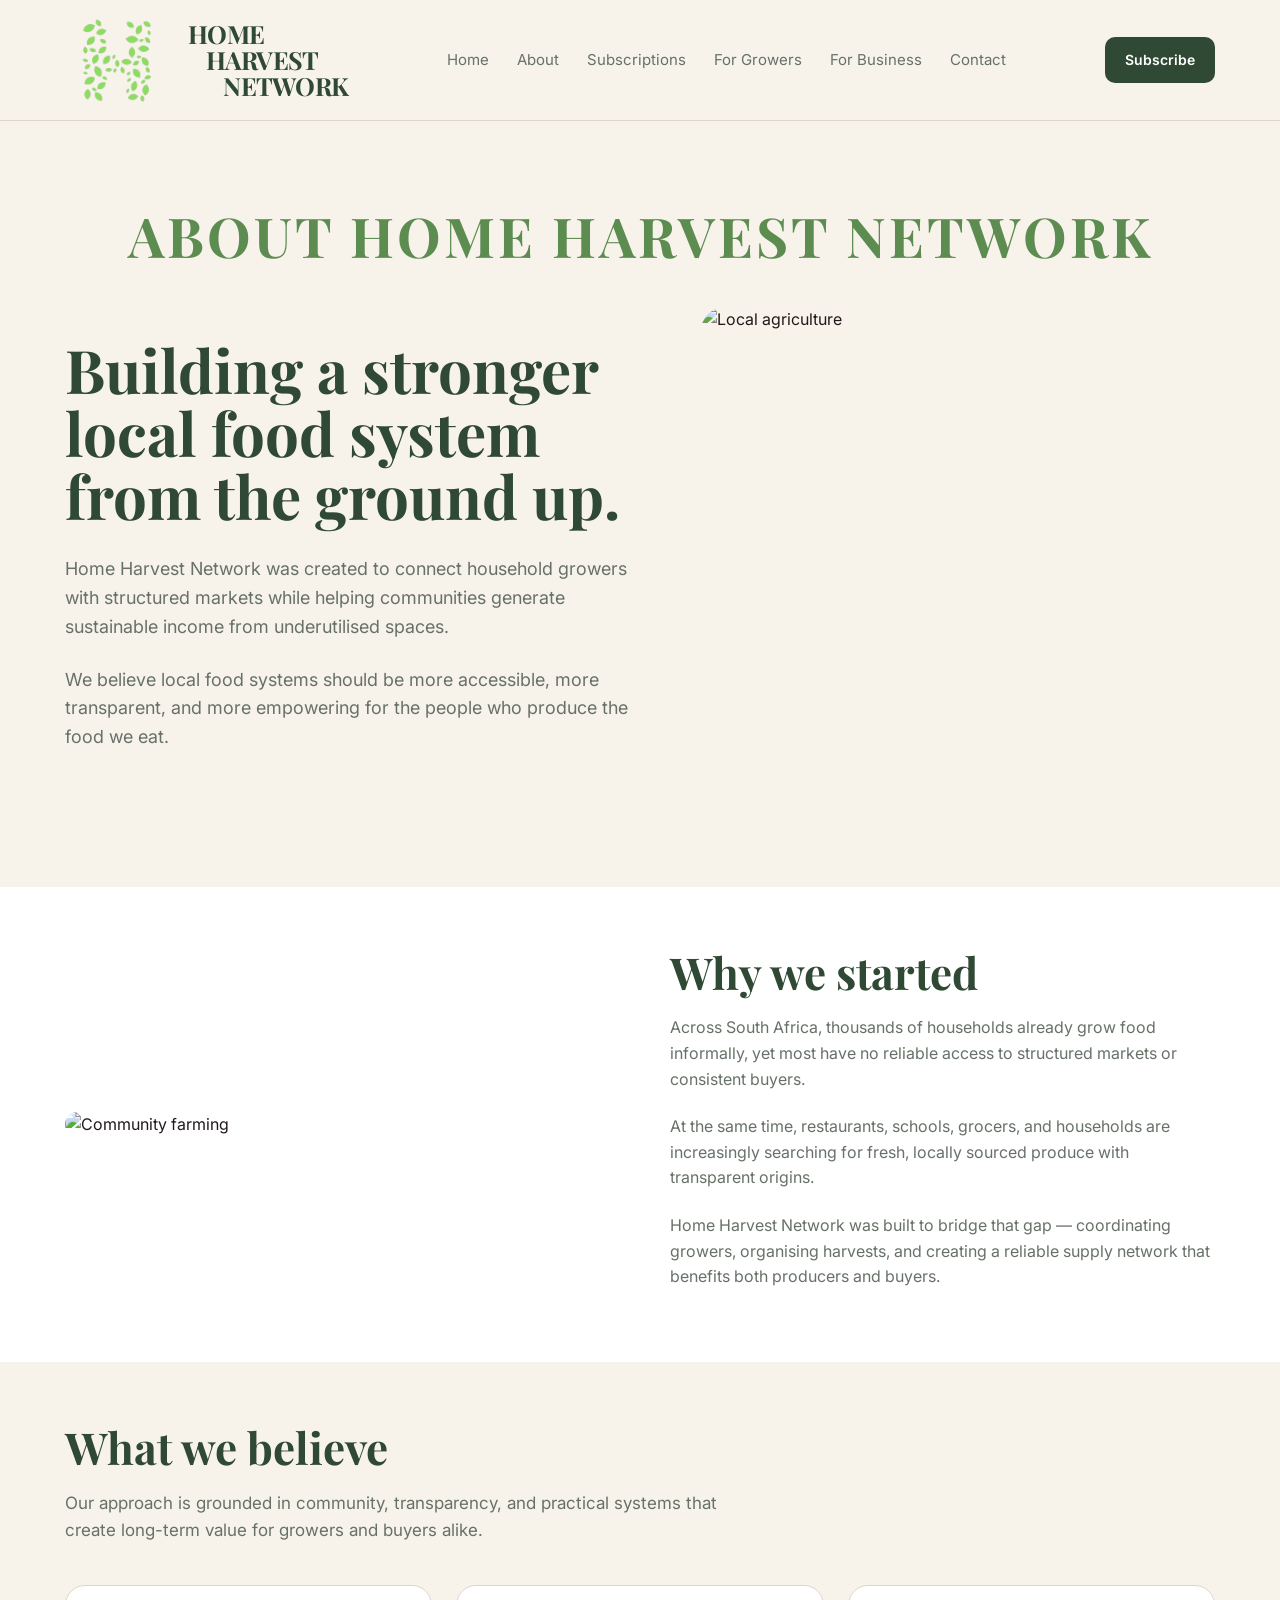
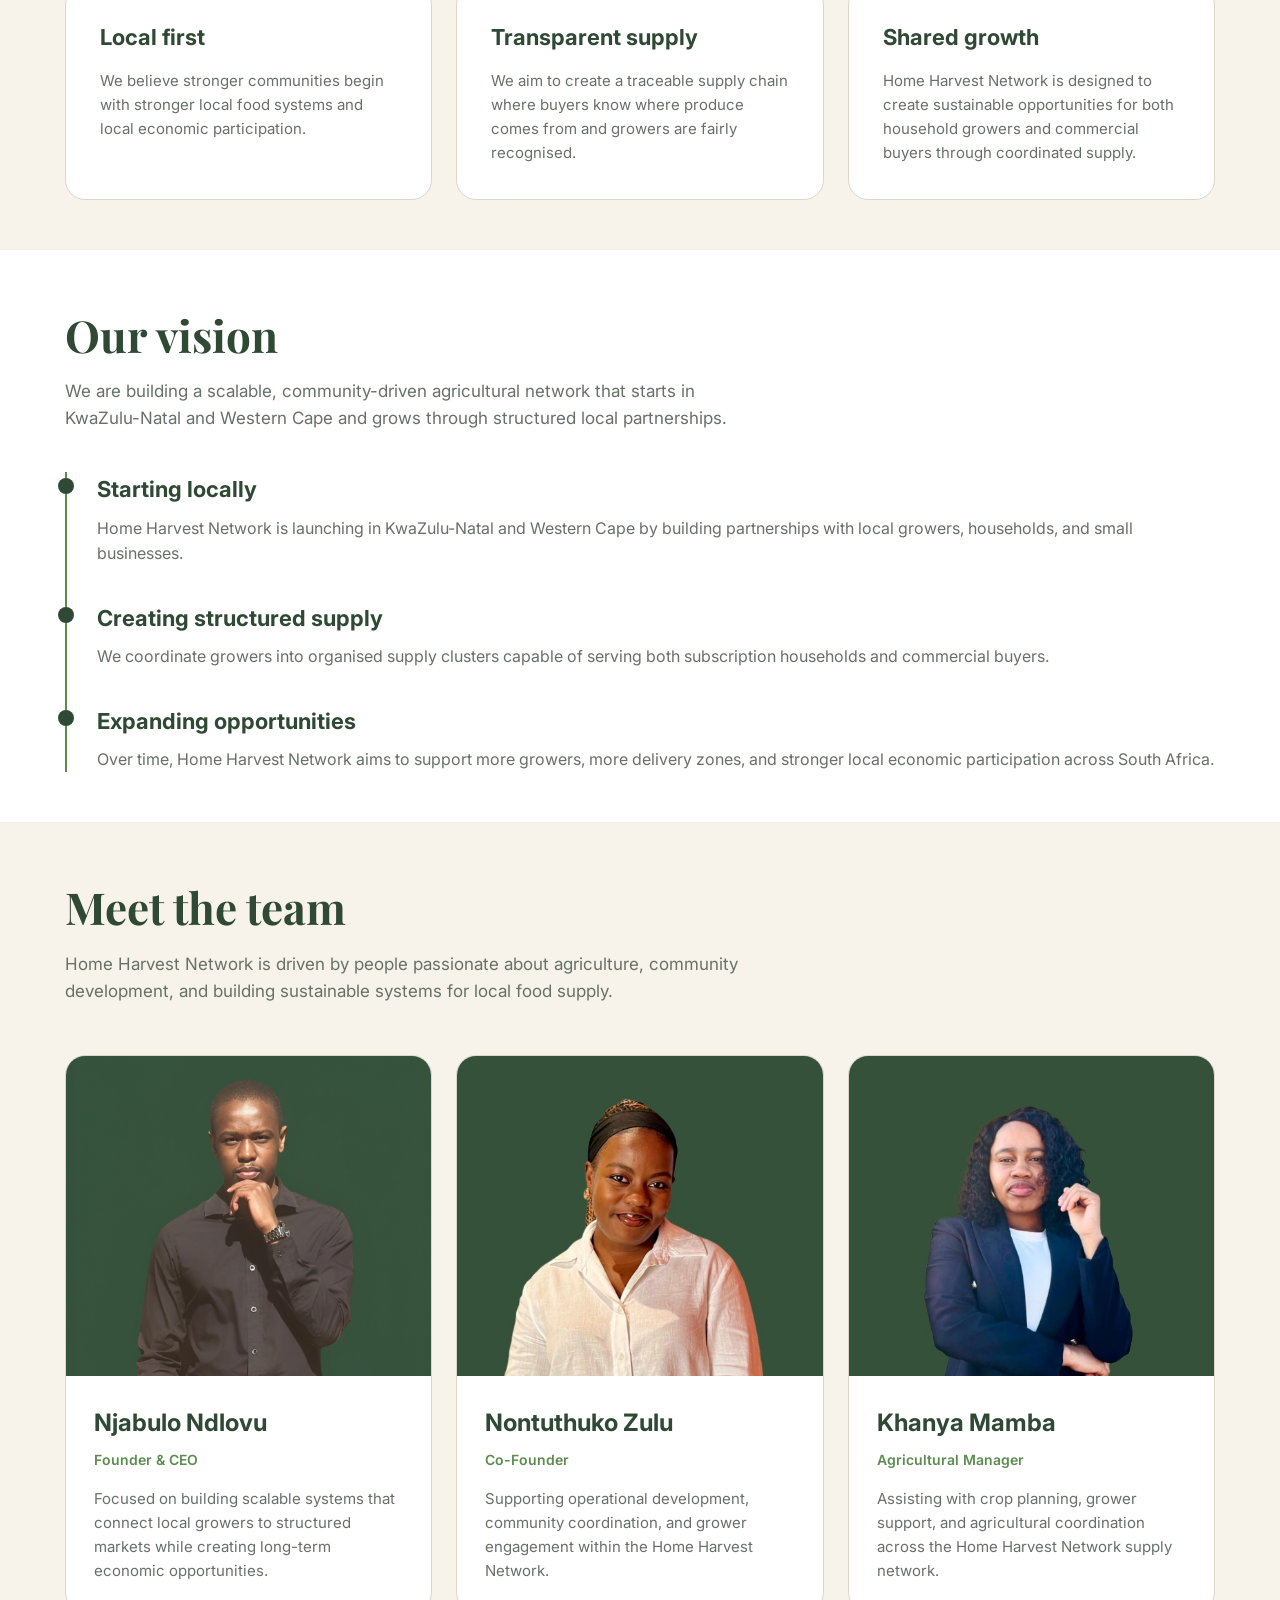
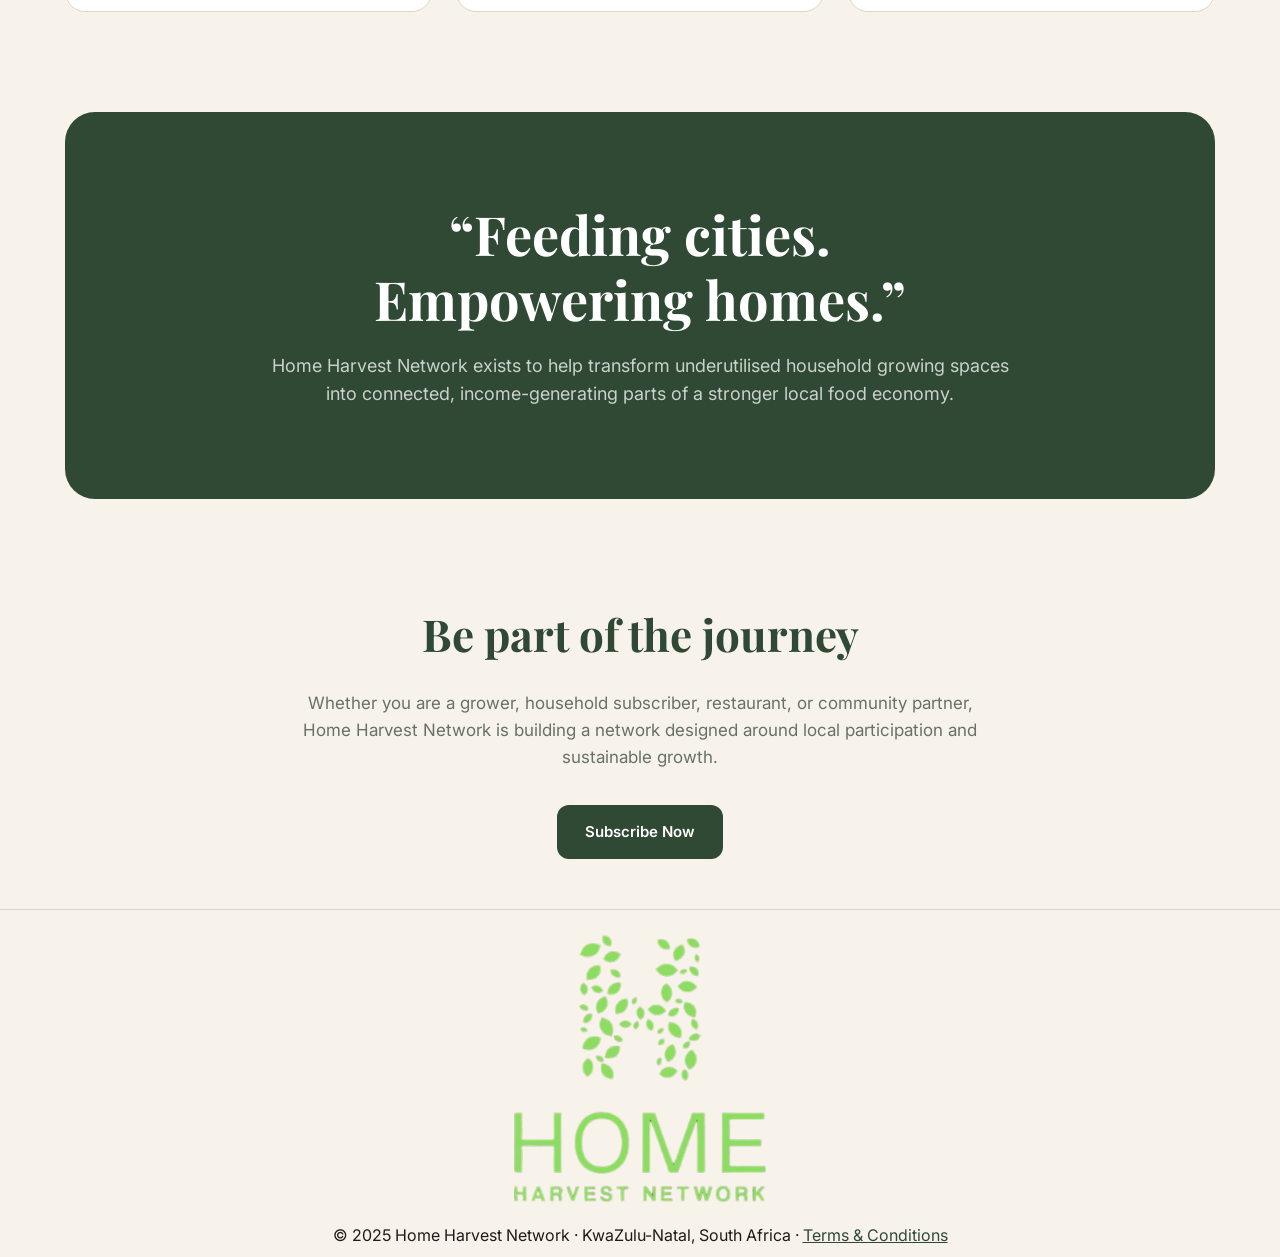
==== about.html @ 26b73882 "payfast retry" ====
<!DOCTYPE html>
<html lang="en">
<head>
  <meta charset="UTF-8" />
  <meta name="viewport" content="width=device-width, initial-scale=1.0"/>
  <title>About Us | Home Harvest Network</title>

  <link rel="preconnect" href="https://fonts.googleapis.com">
  <link href="https://fonts.googleapis.com/css2?family=Playfair+Display:wght@600;700&family=Inter:wght@300;400;500;600;700&display=swap" rel="stylesheet">
  <link rel="icon" type="image/png" href="photo%20rip/logo-banner.png">

  <style>

    * {
      margin: 0;
      padding: 0;
      box-sizing: border-box;
    }

    :root {
      --green: #5d8c51;
      --green-dark: #2f4934;
      --cream: #f7f3eb;
      --sand: #ece4d6;
      --text: #221a1a;
      --muted: #677168;
      --white: #ffffff;
      --border: #ddd7ca;
    }

    body {
      font-family: 'Inter', sans-serif;
      background: var(--cream);
      color: var(--text);
      line-height: 1.6;
    }

    img {
      width: 100%;
      display: block;
      border-radius: 16px;
    }

    a {
      text-decoration: none;
      color: inherit;
    }

    .container {
      width: min(1150px, 90%);
      margin: auto;
    }

    /* NAV */

    nav {
      background: rgba(247, 243, 235, .95);
      backdrop-filter: blur(12px);
      border-bottom: 1px solid var(--border);
      position: sticky;
      top: 0;
      z-index: 100;
    }

    .nav-wrap {
      min-height: 60px;
      display: flex;
      align-items: center;
      justify-content: space-between;
      gap: 30px;
      padding: 10px 0;
    }

    .brand-nav {
      display: flex;
      align-items: center;
      gap: 18px;
      flex-wrap: nowrap;
      max-width: 420px;
    }

    .brand-text {
      display: flex;
      align-items: center;
    }

    .logo img {
      height: 100px;
      width: auto;
      display: block;
    }

    .brand-title {
      font-family: 'Playfair Display', serif;
      font-size: clamp(15px, 2.6vw, 25px);
      line-height: 1.05;
      letter-spacing: -.03em;
      text-transform: uppercase;
      margin: 0;
      color: var(--green-dark);
    }

    .brand-title span {
      display: block;
    }

    .brand-title span:nth-child(2) {
      margin-left: 1.1rem;
    }

    .brand-title span:nth-child(3) {
      margin-left: 2.2rem;
    }

    .nav-links {
      display: flex;
      gap: 28px;
      color: var(--muted);
      font-size: 15px;
      align-items: center;
    }

    .nav-links a:hover {
      color: var(--green-dark);
    }

    .nav-btn {
      background: var(--green-dark);
      color: white;
      padding: 12px 20px;
      border-radius: 10px;
      font-size: 14px;
      font-weight: 600;
      white-space: nowrap;
    }

    /* HERO */

    .hero {
      padding: 70px 0 80px;
    }

    .hero-grid {
      display: grid;
      grid-template-columns: 1.1fr 1fr;
      gap: 70px;
      align-items: center;
    }

    .eyebrow {
      font-family: 'Playfair Display', serif;
      text-transform: uppercase;
      letter-spacing: 3px;
      color: var(--green);
      font-size: 55px;
      font-weight: 700;
      margin-bottom: 28px;
      width: 100%;
      text-align: center;
      align-items: center;
    }

    h1 {
      font-family: 'Playfair Display', serif;
      font-size: 60px;
      line-height: 1.05;
      margin-bottom: 28px;
      color: var(--green-dark);
      align-items: top;
    }

    .hero p {
      color: var(--muted);
      font-size: 18px;
      margin-bottom: 24px;
      max-width: 580px;
    }

    .hero-image {
      height: 500px;
      border-radius: 24px;
      overflow: hidden;
    }

    .hero-image img {
      width: 100%;
      height: 90%;
      object-fit: cover;
    }
    /* SECTIONS */

    section {
      padding: 50px 0;
    }

    .section-title {
      font-family: 'Playfair Display', serif;
      font-size: 44px;
      margin-bottom: 8px;
      color: var(--green-dark);
    }

    .section-sub {
      color: var(--muted);
      max-width: 700px;
      margin-bottom: 36px;
      font-size: 17px;
    }

    /* STORY */

    .story-grid {
      display: grid;
      grid-template-columns: 1fr 1fr;
      gap: 60px;
      align-items: center;
    }

    .story-content p {
      margin-bottom: 22px;
      color: var(--muted);
      font-size: 16px;
    }

    /* VALUES */

    .values {
      display: grid;
      grid-template-columns: repeat(3, 1fr);
      gap: 24px;
      margin-top: 40px;
    }

    .value-card {
      background: white;
      border: 1px solid var(--border);
      border-radius: 20px;
      padding: 34px;
    }

    .value-card h3 {
      margin-bottom: 14px;
      color: var(--green-dark);
      font-size: 22px;
    }

    .value-card p {
      color: var(--muted);
      font-size: 15px;
    }

    /* TIMELINE */

    .timeline {
      border-left: 2px solid var(--green);
      padding-left: 30px;
      margin-top: 40px;
      display: flex;
      flex-direction: column;
      gap: 34px;
    }

    .timeline-item {
      position: relative;
    }

    .timeline-item::before {
      content: '';
      width: 16px;
      height: 16px;
      background: var(--green-dark);
      border-radius: 50%;
      position: absolute;
      left: -39px;
      top: 6px;
    }

    .timeline-item h4 {
      font-size: 22px;
      margin-bottom: 8px;
      color: var(--green-dark);
    }

    .timeline-item p {
      color: var(--muted);
    }

    /* TEAM */

    .team-grid {
      display: grid;
      grid-template-columns: repeat(3, 1fr);
      gap: 24px;
      margin-top: 50px;
    }

    .team-card {
      background: white;
      border-radius: 20px;
      overflow: hidden;
      border: 1px solid var(--border);
    }

    .team-card img {
      height: 320px;
      object-fit: cover;
      border-radius: 0;
    }

    .team-content {
      padding: 28px;
    }

    .team-content h3 {
      font-size: 24px;
      margin-bottom: 6px;
      color: var(--green-dark);
    }

    .role {
      color: var(--green);
      font-weight: 600;
      margin-bottom: 16px;
      font-size: 14px;
    }

    .team-content p {
      color: var(--muted);
      font-size: 15px;
    }

    /* QUOTE */

    .quote {
      background: var(--green-dark);
      border-radius: 30px;
      padding: 90px 60px;
      text-align: center;
      color: white;
    }

    .quote h2 {
      font-family: 'Playfair Display', serif;
      font-size: 54px;
      line-height: 1.2;
      margin-bottom: 20px;
    }

    .quote p {
      max-width: 760px;
      margin: auto;
      color: rgba(255, 255, 255, .75);
      font-size: 18px;
    }

    /* CTA */

    .cta {
      text-align: center;
    }

    .cta p {
      max-width: 700px;
      margin: 20px auto 34px;
      color: var(--muted);
      font-size: 17px;
    }

    .btn {
      display: inline-block;
      background: var(--green-dark);
      color: white;
      padding: 15px 28px;
      border-radius: 12px;
      font-weight: 600;
      font-size: 15px;
    }

    /* FOOTER */

    footer {
      padding: 8px 0;
      border-top: 1px solid var(--border);
      background: var(--cream);
    }

    .footer-wrap {
      display: flex;
      flex-direction: column;
      align-items: center;
      justify-content: center;
      gap: 5px;
      text-align: center;
    }

    .footer-logo img {
      height: 300px;
      width: auto;
      display: block;
      border-radius: 0;
    }

    /* MOBILE */

    @media (max-width: 900px) {

      h1 {
        font-size: 46px;
      }

      .hero-grid,
      .story-grid,
      .values,
      .team-grid {
        grid-template-columns: 1fr;
      }

      .nav-links {
        display: none;
      }

      .quote {
        padding: 60px 30px;
      }

      .quote h2 {
        font-size: 38px;
      }

    }

  </style>
  <link rel="stylesheet" href="css/mobile-nav.css">
</head>
<body>

  <!-- NAV -->

  <nav>
    <div class="container nav-wrap">
      <a href="index.html" class="brand-nav">
        <div class="logo">
          <img src="photo%20rip/logo-banner.png" alt="Home Harvest Network Logo">
        </div>
        <div class="brand-text">
          <h1 class="brand-title">
            <span>Home</span>
            <span>Harvest</span>
            <span>Network</span>
          </h1>
        </div>
      </a>

      <div class="nav-links">
        <a href="index.html">Home</a>
        <a href="about.html">About</a>
        <a href="subscriptions.html">Subscriptions</a>
        <a href="for-growers.html">For Growers</a>
        <a href="for-business.html">For Business</a>
        <a href="contact.html">Contact</a>
      </div>

      <a href="subscriptions.html#subscribe" class="nav-btn">Subscribe</a>

    </div>
  </nav>

  <!-- HERO -->

  <section class="hero">

    <div class="container">

      <div class="eyebrow">
        About Home Harvest Network
      </div>

      <div class="hero-grid">

        <div>

        <h1>
          Building a stronger local food system from the ground up.
        </h1>

        <p>
          Home Harvest Network was created to connect household growers with structured markets while helping communities generate sustainable income from underutilised spaces.
        </p>

        <p>
          We believe local food systems should be more accessible, more transparent, and more empowering for the people who produce the food we eat.
        </p>

        </div>
          <div class="hero-image">
            <img 
              src="https://images.unsplash.com/photo-1464226184884-fa280b87c399?q=80&w=1400&auto=format&fit=crop" 
              alt="Local agriculture"
              >
          </div>

    </div>

    </div>

  </section>

  <!-- STORY -->

  <section style="background:white;">

    <div class="container story-grid">

      <div>
        <img src="https://images.unsplash.com/photo-1501004318641-b39e6451bec6?q=80&w=1400&auto=format&fit=crop" alt="Community farming">
      </div>

      <div class="story-content">

        <h2 class="section-title">
          Why we started
        </h2>

        <p>
          Across South Africa, thousands of households already grow food informally, yet most have no reliable access to structured markets or consistent buyers.
        </p>

        <p>
          At the same time, restaurants, schools, grocers, and households are increasingly searching for fresh, locally sourced produce with transparent origins.
        </p>

        <p>
          Home Harvest Network was built to bridge that gap — coordinating growers, organising harvests, and creating a reliable supply network that benefits both producers and buyers.
        </p>

      </div>

    </div>

  </section>

  <!-- VALUES -->

  <section>

    <div class="container">

      <h2 class="section-title">
        What we believe
      </h2>

      <p class="section-sub">
        Our approach is grounded in community, transparency, and practical systems that create long-term value for growers and buyers alike.
      </p>

      <div class="values">

        <div class="value-card">
          <h3>Local first</h3>

          <p>
            We believe stronger communities begin with stronger local food systems and local economic participation.
          </p>
        </div>

        <div class="value-card">
          <h3>Transparent supply</h3>

          <p>
            We aim to create a traceable supply chain where buyers know where produce comes from and growers are fairly recognised.
          </p>
        </div>

        <div class="value-card">
          <h3>Shared growth</h3>

          <p>
            Home Harvest Network is designed to create sustainable opportunities for both household growers and commercial buyers through coordinated supply.
          </p>
        </div>

      </div>

    </div>

  </section>

  <!-- JOURNEY -->

  <section style="background:white;">

    <div class="container">

      <h2 class="section-title">
        Our vision
      </h2>

      <p class="section-sub">
        We are building a scalable, community-driven agricultural network that starts in KwaZulu-Natal and Western Cape and grows through structured local partnerships.
      </p>

      <div class="timeline">

        <div class="timeline-item">
          <h4>Starting locally</h4>

          <p>
            Home Harvest Network is launching in KwaZulu-Natal and Western Cape by building partnerships with local growers, households, and small businesses.
          </p>
        </div>

        <div class="timeline-item">
          <h4>Creating structured supply</h4>

          <p>
            We coordinate growers into organised supply clusters capable of serving both subscription households and commercial buyers.
          </p>
        </div>

        <div class="timeline-item">
          <h4>Expanding opportunities</h4>

          <p>
            Over time, Home Harvest Network aims to support more growers, more delivery zones, and stronger local economic participation across South Africa.
          </p>
        </div>

      </div>

    </div>

  </section>

  <!-- TEAM -->

  <section>

    <div class="container">

      <h2 class="section-title">
        Meet the team
      </h2>

      <p class="section-sub">
        Home Harvest Network is driven by people passionate about agriculture, community development, and building sustainable systems for local food supply.
      </p>

      <div class="team-grid">

        <div class="team-card">

          <img src="photo%20rip/Njabulo-3.jpg" alt="Founder">

          <div class="team-content">

            <h3>Njabulo Ndlovu</h3>

            <div class="role">
              Founder & CEO
            </div>

            <p>
              Focused on building scalable systems that connect local growers to structured markets while creating long-term economic opportunities.
            </p>

          </div>

        </div>

        <div class="team-card">

          <img src="photo%20rip/Nontuthuko-3.jpg" alt="Co-Founder">

          <div class="team-content">

            <h3>Nontuthuko Zulu</h3>

            <div class="role">
              Co-Founder
            </div>

            <p>
              Supporting operational development, community coordination, and grower engagement within the Home Harvest Network.
            </p>

          </div>

        </div>

        <div class="team-card">

          <img src="photo%20rip/Khanya-3.jpg" alt="Agricultural Manager">

          <div class="team-content">

            <h3>Khanya Mamba</h3>

            <div class="role">
              Agricultural Manager
            </div>

            <p>
              Assisting with crop planning, grower support, and agricultural coordination across the Home Harvest Network supply network.
            </p>

          </div>

        </div>

      </div>

    </div>

  </section>

  <!-- QUOTE -->

  <section>

    <div class="container">

      <div class="quote">

        <h2>
          “Feeding cities.<br>
          Empowering homes.”
        </h2>

        <p>
          Home Harvest Network exists to help transform underutilised household growing spaces into connected, income-generating parts of a stronger local food economy.
        </p>

      </div>

    </div>

  </section>

  <!-- CTA -->

  <section>

    <div class="container cta">

      <h2 class="section-title">
        Be part of the journey
      </h2>

      <p>
        Whether you are a grower, household subscriber, restaurant, or community partner, Home Harvest Network is building a network designed around local participation and sustainable growth.
      </p>

      <a href="subscriptions.html#subscribe" class="btn">
        Subscribe Now
      </a>

    </div>

  </section>

  <!-- FOOTER -->

  <footer>
      <div class="container footer-wrap">
        <div class="footer-logo">
          <img src="photo%20rip/logo-bottom.png" alt="Home Harvest Network Logo">
        </div>
  
        <div class="footer-right">
          © 2025 Home Harvest Network · KwaZulu-Natal, South Africa · <a href="terms.html" style="color:var(--green-dark);text-decoration:underline;">Terms & Conditions</a>
        </div>
      </div>
  </footer>

  <script src="js/mobile-nav.js"></script>
</body>
</html>
---- css/mobile-nav.css ----
.mobile-nav-toggle,
.mobile-nav {
  display: none;
}

.mobile-nav[hidden] {
  display: none !important;
}

@media (max-width: 900px) {
  .nav-wrap {
    position: relative;
    gap: 12px;
  }

  .brand-nav {
    min-width: 0;
  }

  .logo img {
    height: 72px;
  }

  .nav-btn {
    display: none;
  }

  .mobile-nav-toggle {
    display: inline-flex;
    align-items: center;
    justify-content: center;
    gap: 8px;
    flex: 0 0 auto;
    min-height: 44px;
    padding: 9px 12px;
    border: 1px solid var(--border);
    border-radius: 8px;
    background: var(--white);
    color: var(--green-dark);
    font-family: 'Inter', sans-serif;
    font-size: 14px;
    font-weight: 700;
    cursor: pointer;
  }

  .mobile-nav-lines {
    display: grid;
    gap: 4px;
    width: 18px;
  }

  .mobile-nav-lines span {
    display: block;
    height: 2px;
    border-radius: 999px;
    background: currentColor;
  }

  .mobile-nav {
    position: absolute;
    top: calc(100% + 8px);
    left: 0;
    right: 0;
    z-index: 200;
    display: grid;
    gap: 4px;
    padding: 10px;
    border: 1px solid var(--border);
    border-radius: 10px;
    background: rgba(247, 243, 235, .98);
    box-shadow: 0 18px 40px rgba(23, 32, 25, .14);
  }

  .mobile-nav a {
    display: block;
    padding: 11px 12px;
    border-radius: 8px;
    color: var(--green-dark);
    font-size: 15px;
    font-weight: 650;
  }

  .mobile-nav a:hover,
  .mobile-nav a:focus {
    background: rgba(93, 140, 81, .12);
  }

  .mobile-nav .mobile-nav-cta {
    margin-top: 4px;
    background: var(--green-dark);
    color: var(--white);
    text-align: center;
  }
}

@media (max-width: 520px) {
  .brand-nav {
    gap: 10px;
  }

  .logo img {
    height: 60px;
  }

  .brand-title {
    font-size: 16px;
  }

  .mobile-nav-toggle {
    padding-inline: 10px;
  }

  .mobile-nav-toggle-label {
    display: none;
  }
}
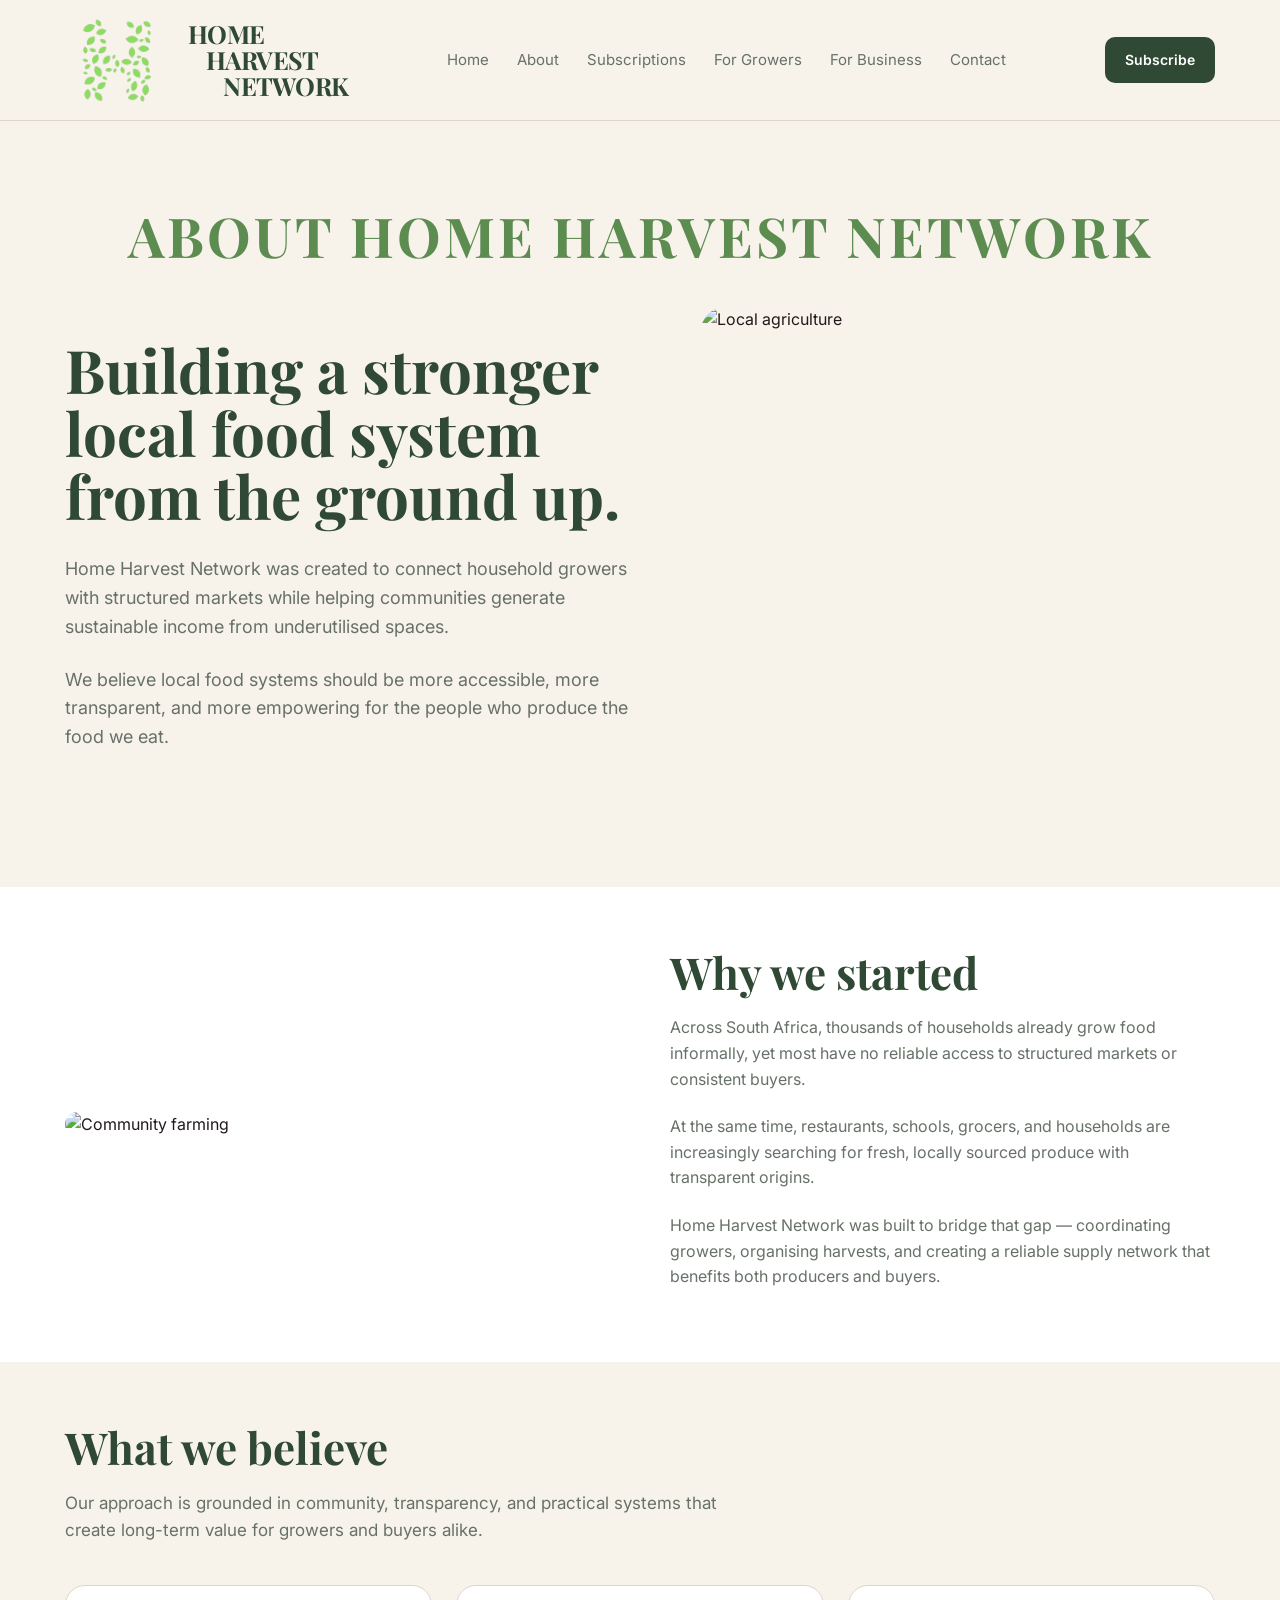
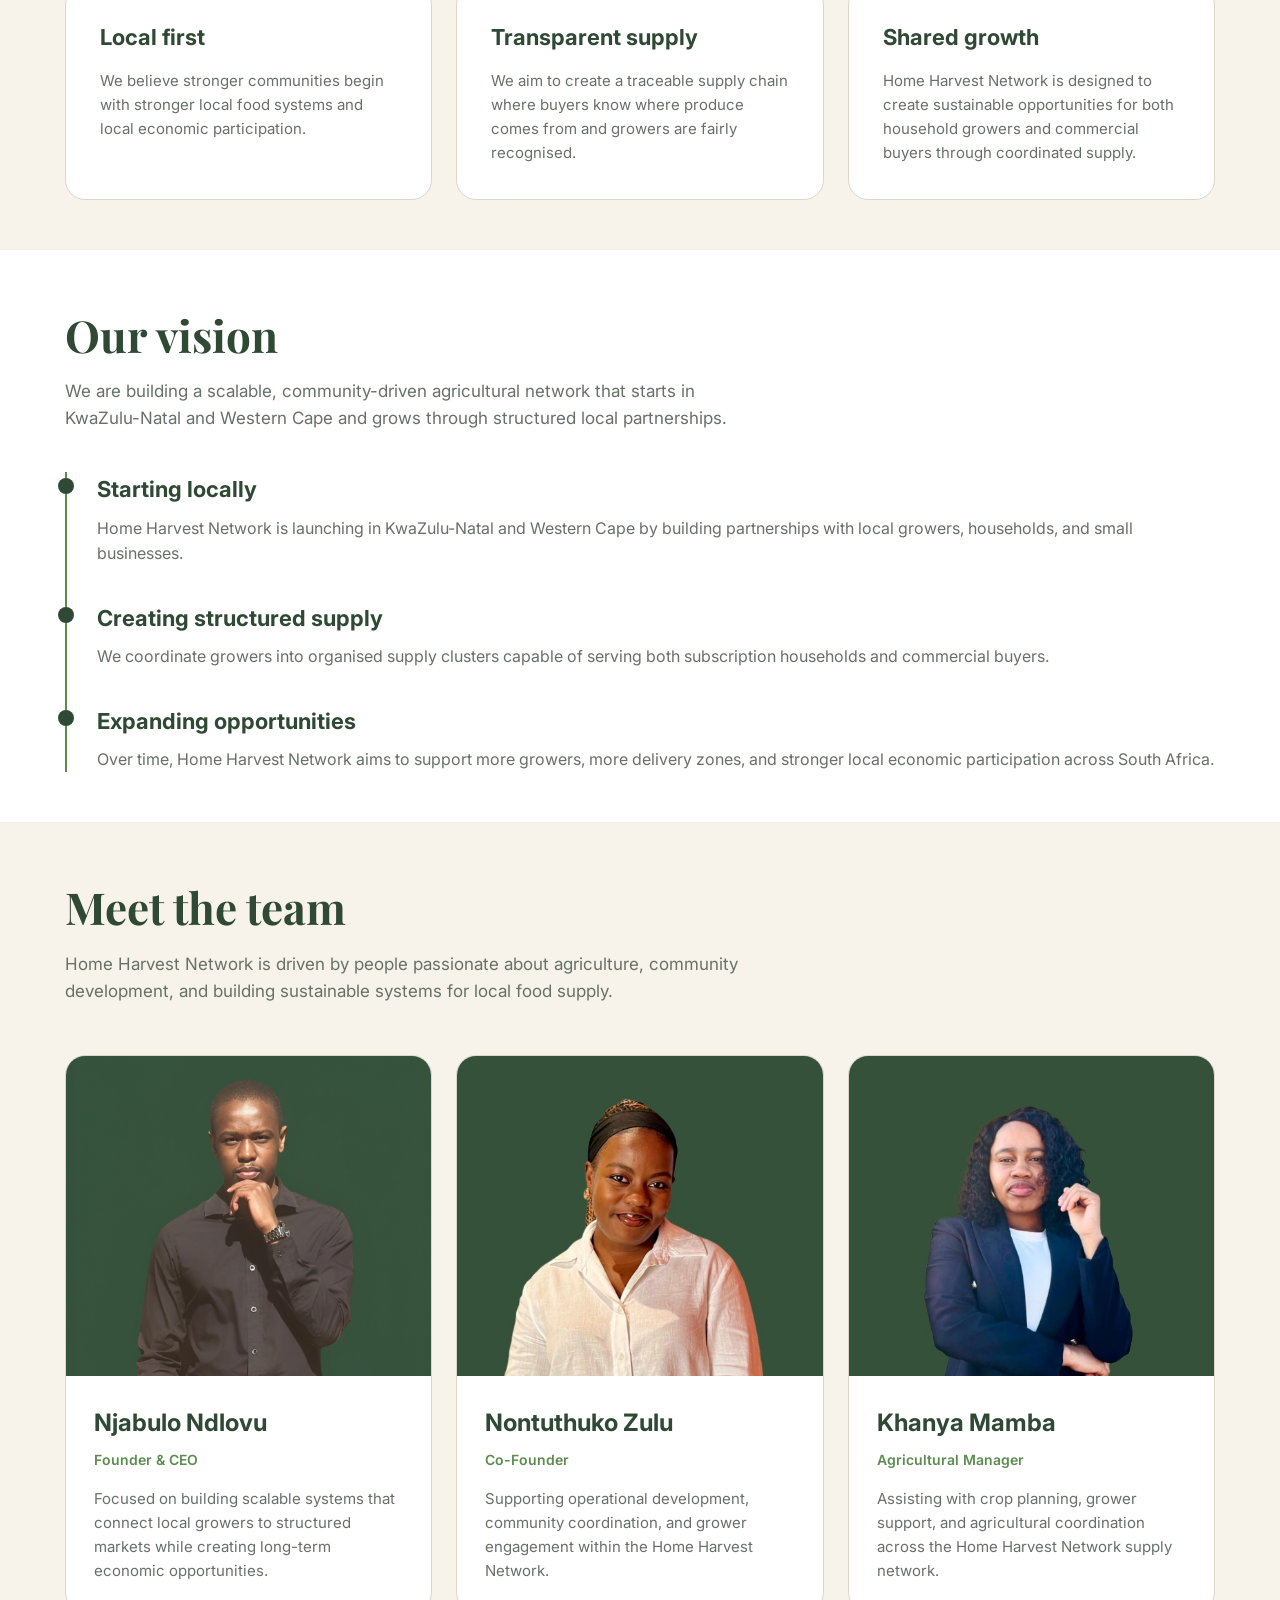
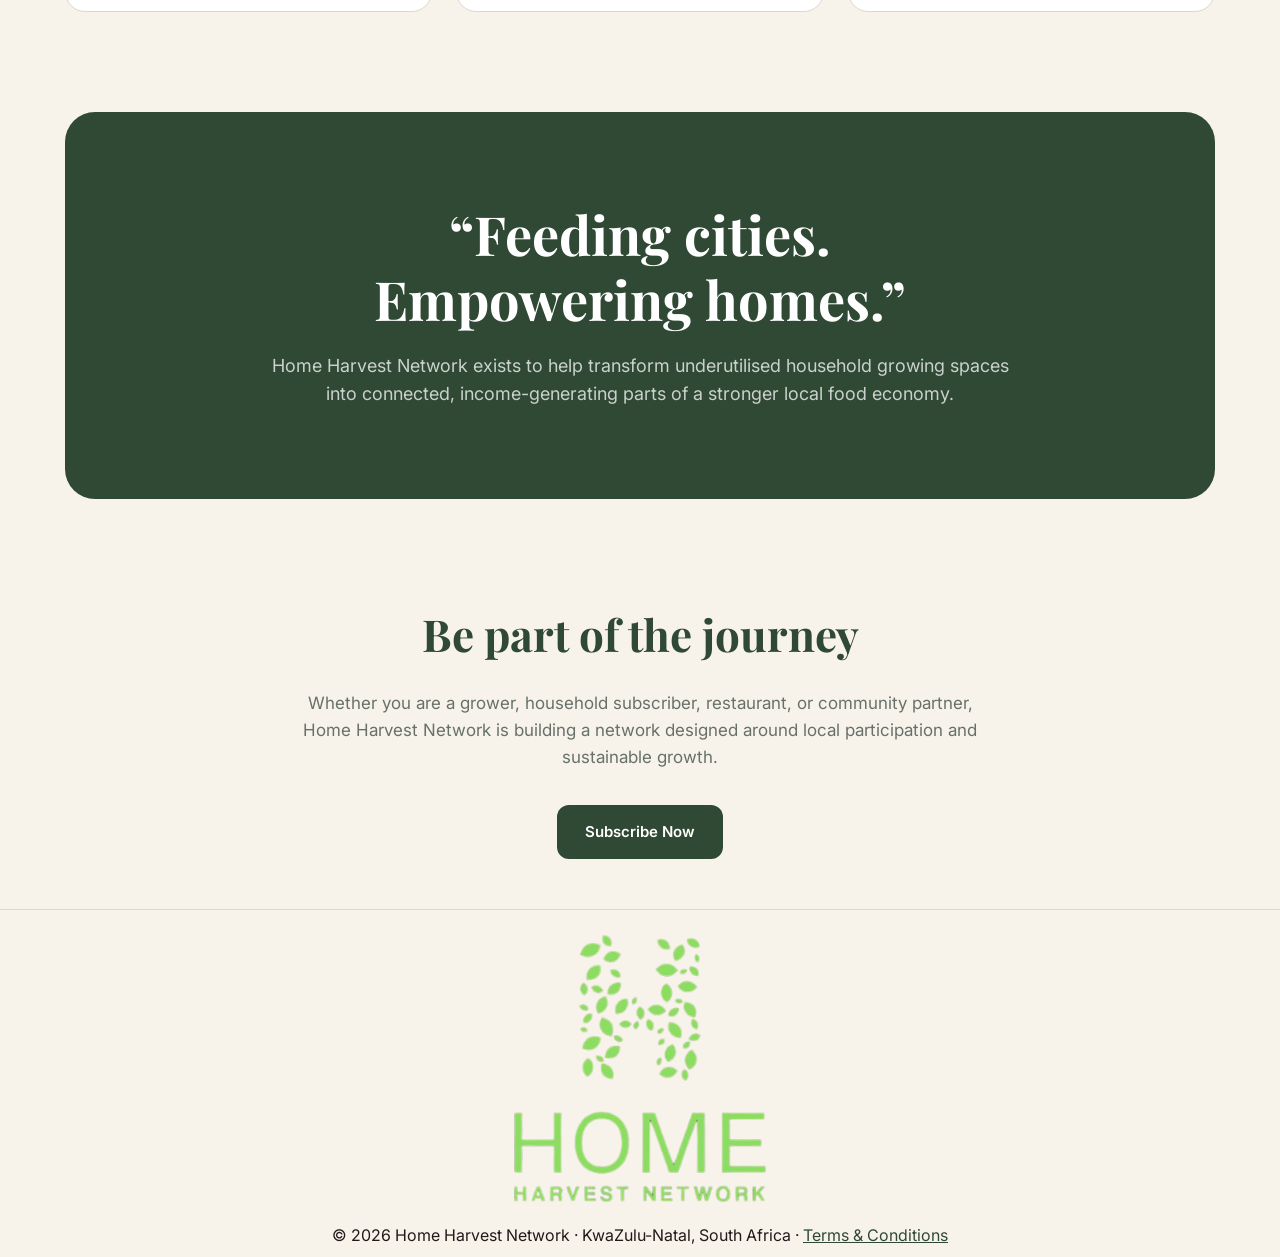
==== commit 2ba62ea2: "payfast retry" ====
--- a/about.html
+++ b/about.html
@@ -767,7 +767,7 @@
         </div>
   
         <div class="footer-right">
-          © 2025 Home Harvest Network · KwaZulu-Natal, South Africa · <a href="terms.html" style="color:var(--green-dark);text-decoration:underline;">Terms & Conditions</a>
+          © 2026 Home Harvest Network · KwaZulu-Natal, South Africa · <a href="terms.html" style="color:var(--green-dark);text-decoration:underline;">Terms & Conditions</a>
         </div>
       </div>
   </footer>
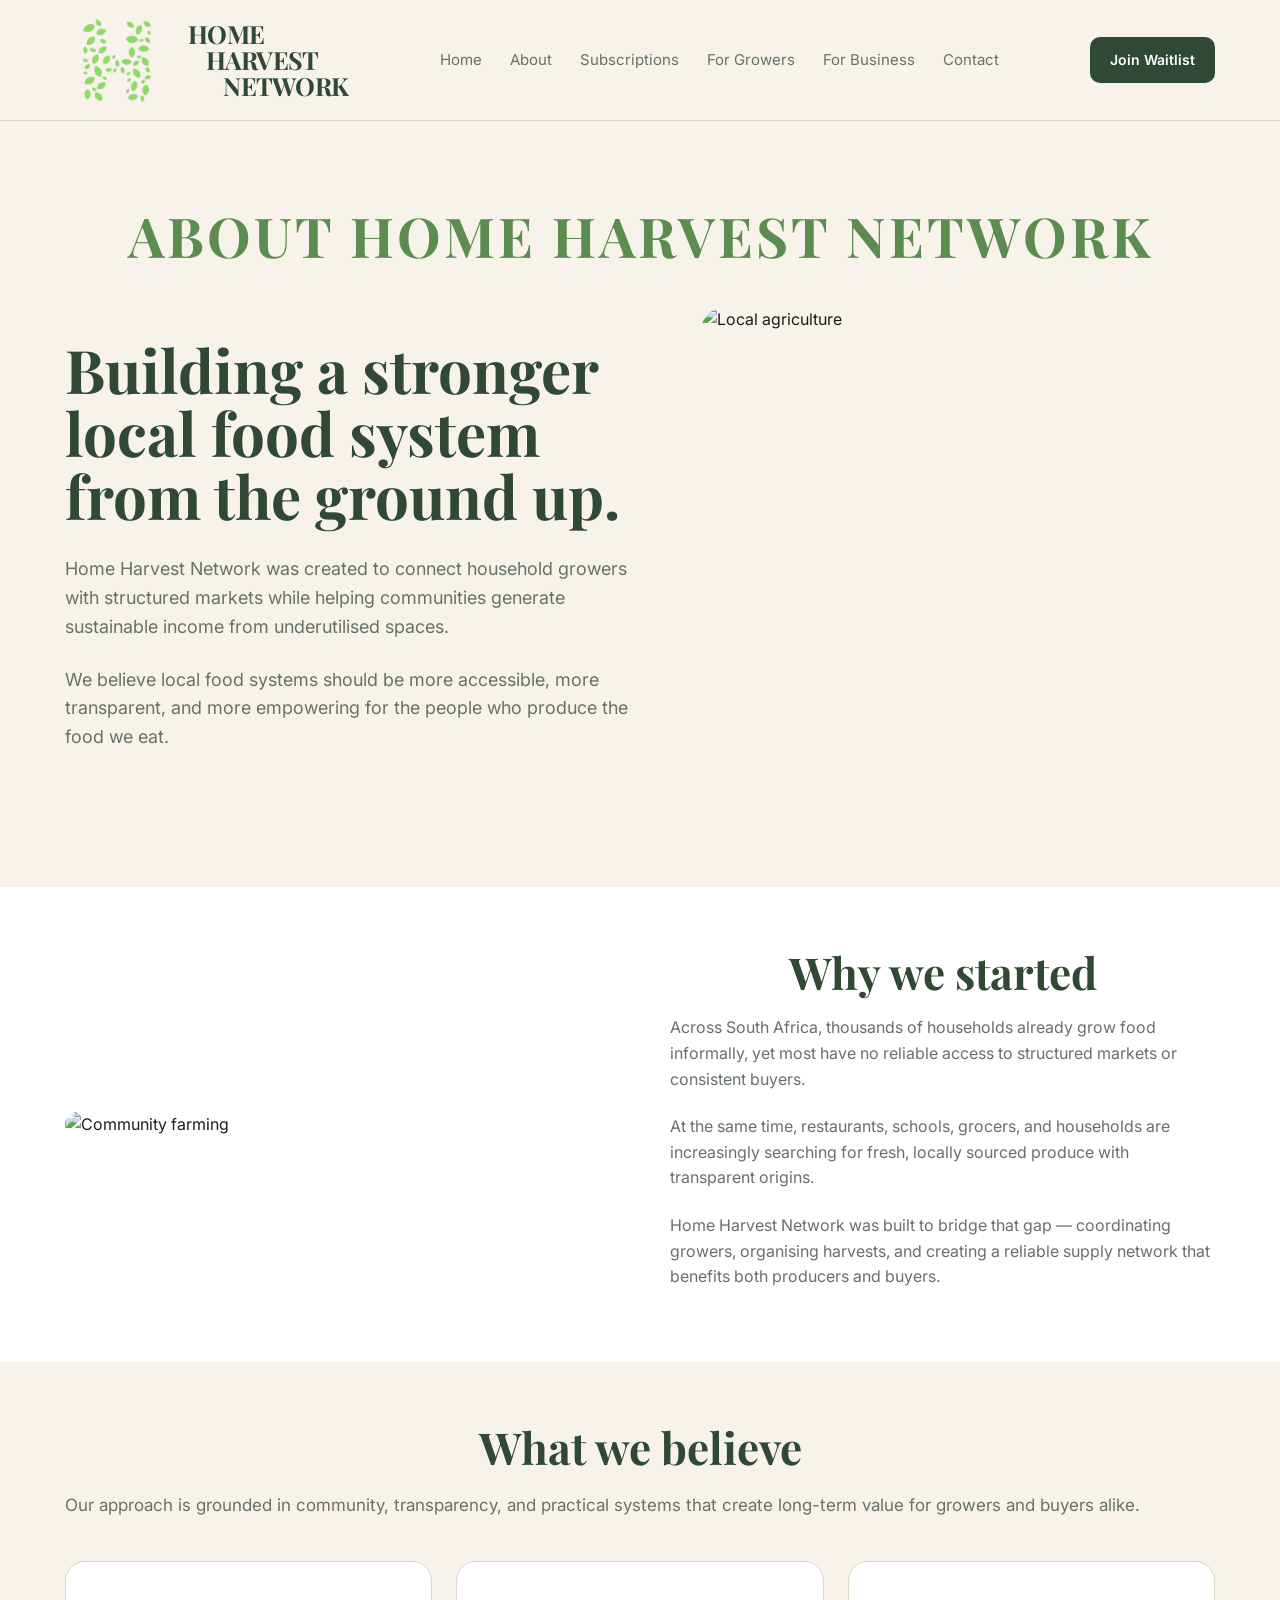
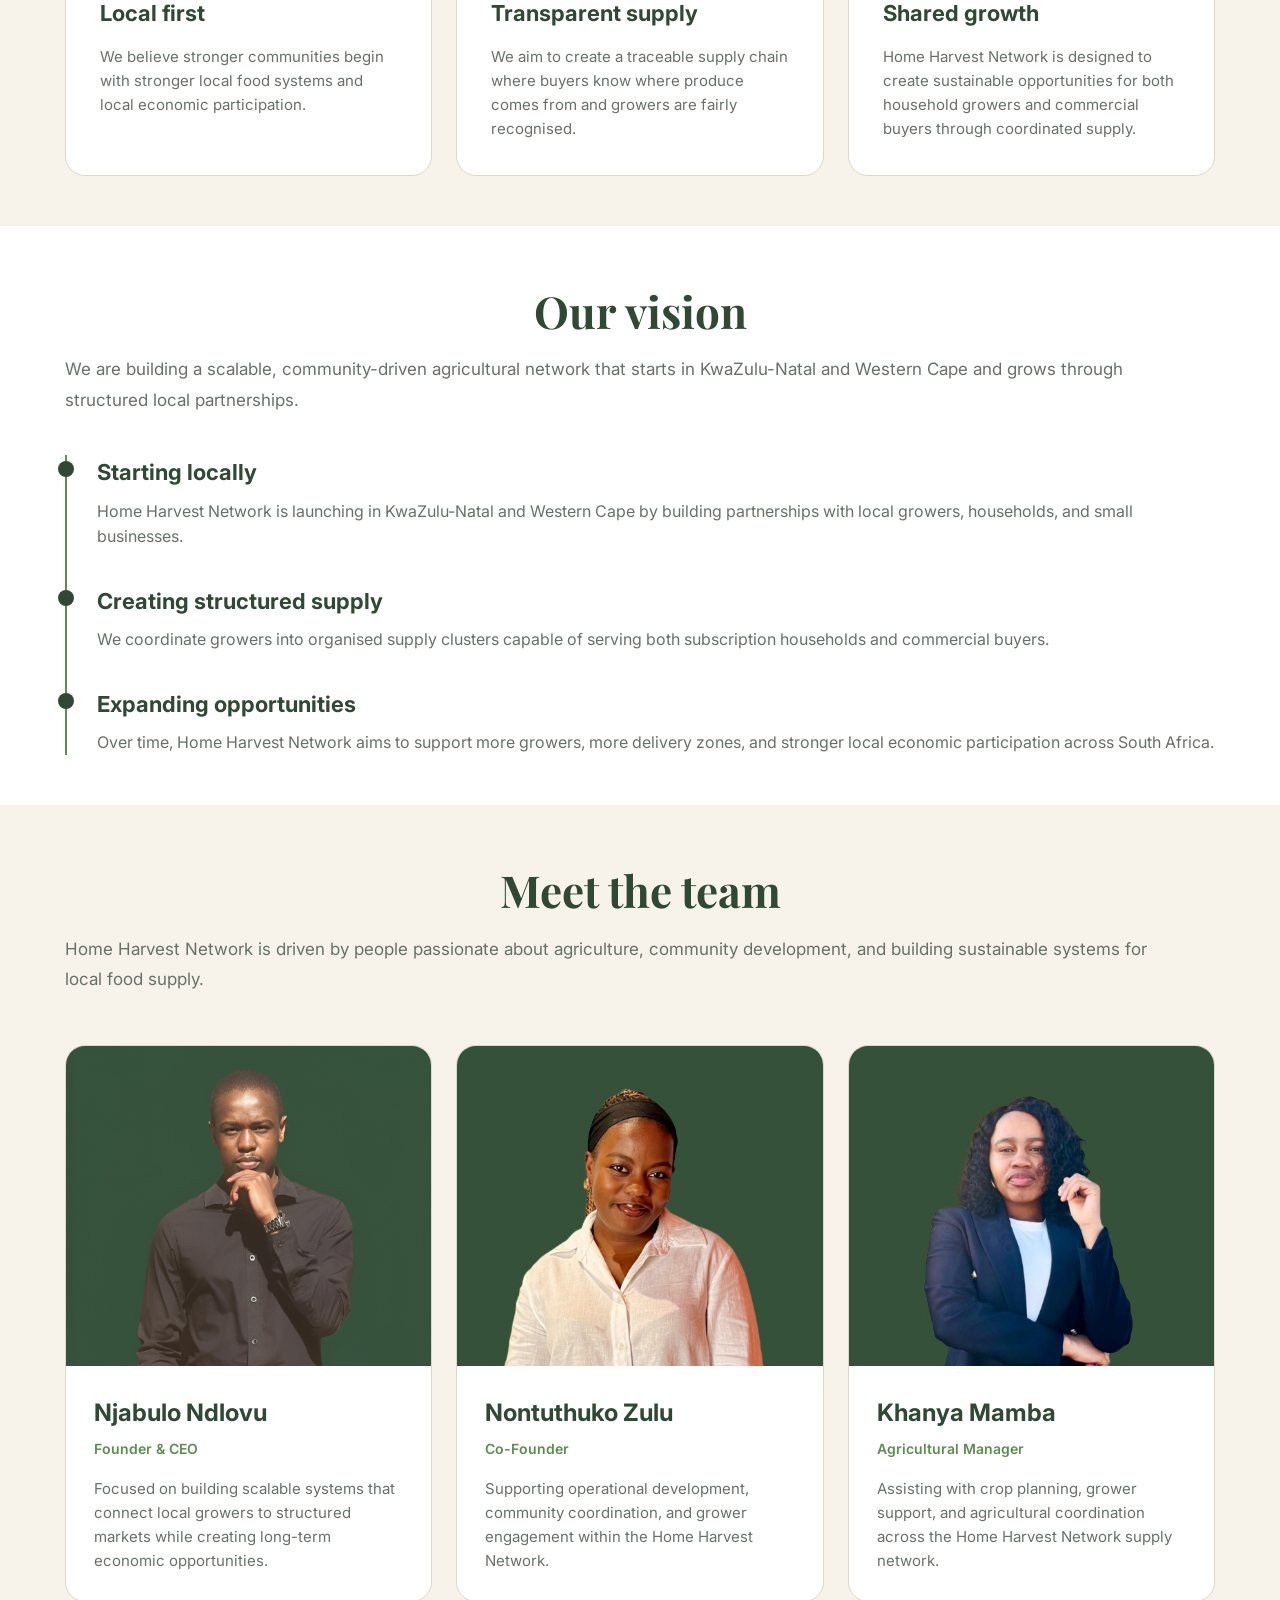
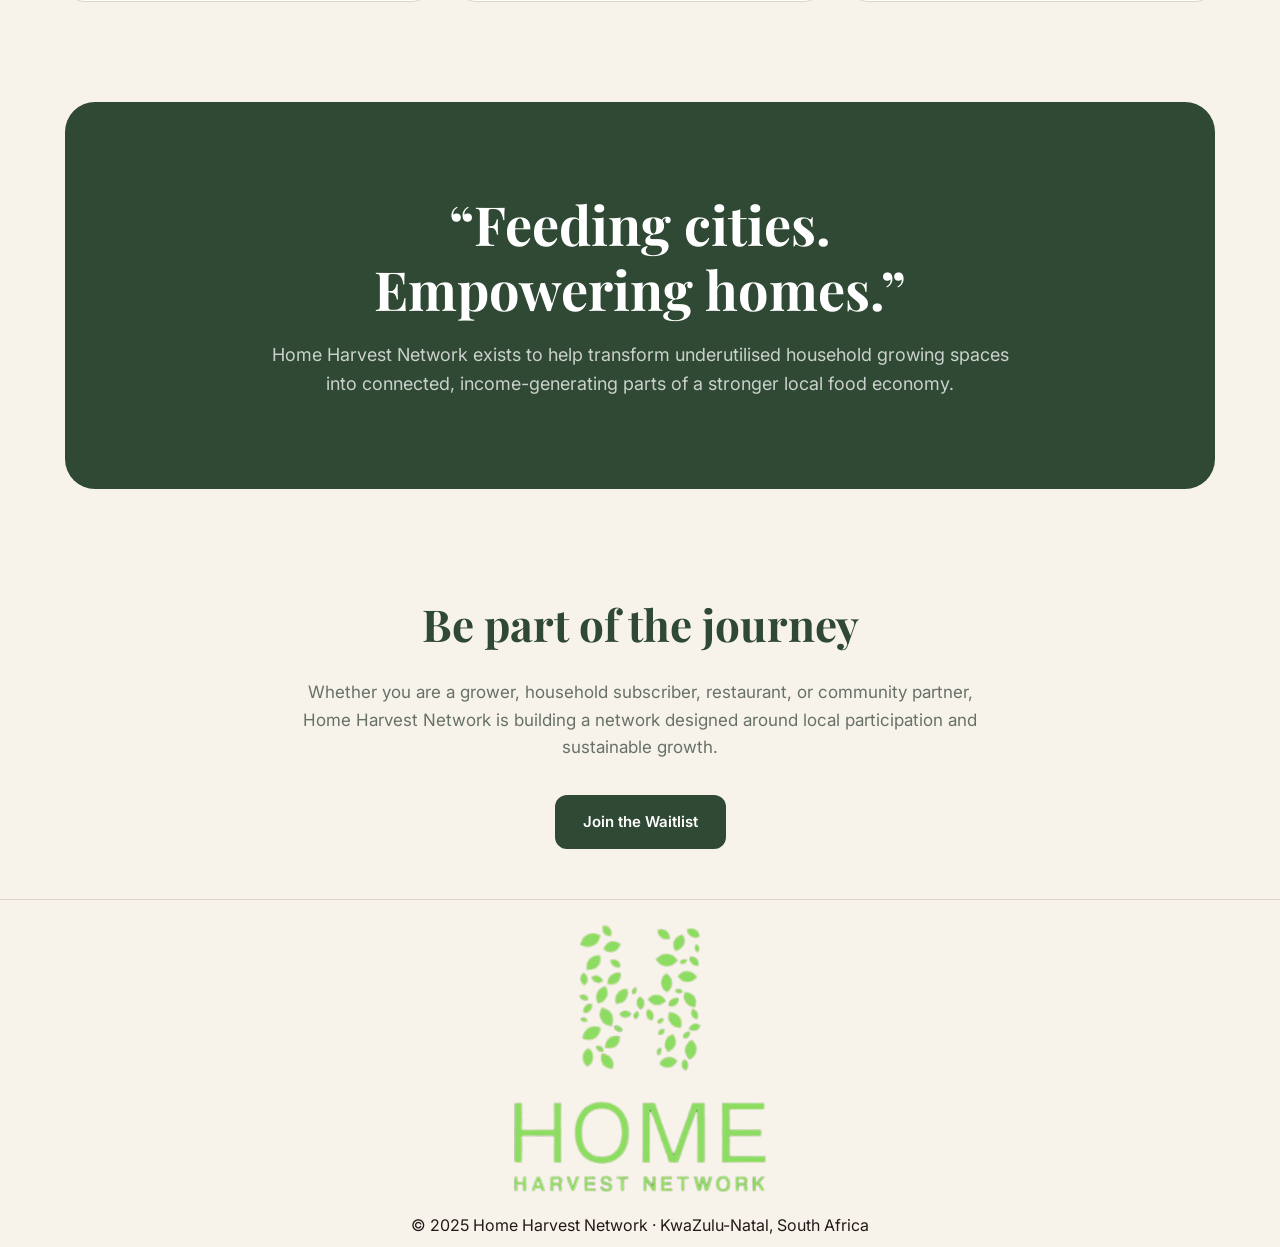
==== commit 5cf72415: "GTM addition" ====
--- a/about.html
+++ b/about.html
@@ -193,20 +193,22 @@
       padding: 50px 0;
     }
 
-    .section-title {
-      font-family: 'Playfair Display', serif;
-      font-size: 44px;
-      margin-bottom: 8px;
-      color: var(--green-dark);
-    }
-
-    .section-sub {
-      color: var(--muted);
-      max-width: 700px;
-      margin-bottom: 36px;
-      font-size: 17px;
-    }
-
+    .section-title{
+      font-family:'Playfair Display',serif;
+      font-size:44px;
+      margin-bottom:8px;
+      color:var(--green-dark);
+      text-align: center;
+      align-items: center;
+    }
+
+    .section-sub{
+      color:var(--muted);
+      max-width:95%;
+      margin-bottom:36px;
+      font-size:17px;
+      line-height:1.8;
+    }
     /* STORY */
 
     .story-grid {
@@ -460,7 +462,7 @@
         <a href="contact.html">Contact</a>
       </div>
 
-      <a href="subscriptions.html#subscribe" class="nav-btn">Subscribe</a>
+      <a href="index.html#waitlist" class="nav-btn">Join Waitlist</a>
 
     </div>
   </nav>
@@ -501,8 +503,6 @@
 
     </div>
 
-    </div>
-
   </section>
 
   <!-- STORY -->
@@ -750,8 +750,8 @@
         Whether you are a grower, household subscriber, restaurant, or community partner, Home Harvest Network is building a network designed around local participation and sustainable growth.
       </p>
 
-      <a href="subscriptions.html#subscribe" class="btn">
-        Subscribe Now
+      <a href="index.html#waitlist" class="btn">
+        Join the Waitlist
       </a>
 
     </div>
@@ -767,8 +767,7 @@
         </div>
   
         <div class="footer-right">
-          © 2026 Home Harvest Network · KwaZulu-Natal, South Africa · <a href="terms.html" style="color:var(--green-dark);text-decoration:underline;">Terms & Conditions</a>
-        </div>
+          © 2025 Home Harvest Network · KwaZulu-Natal, South Africa
       </div>
   </footer>
 
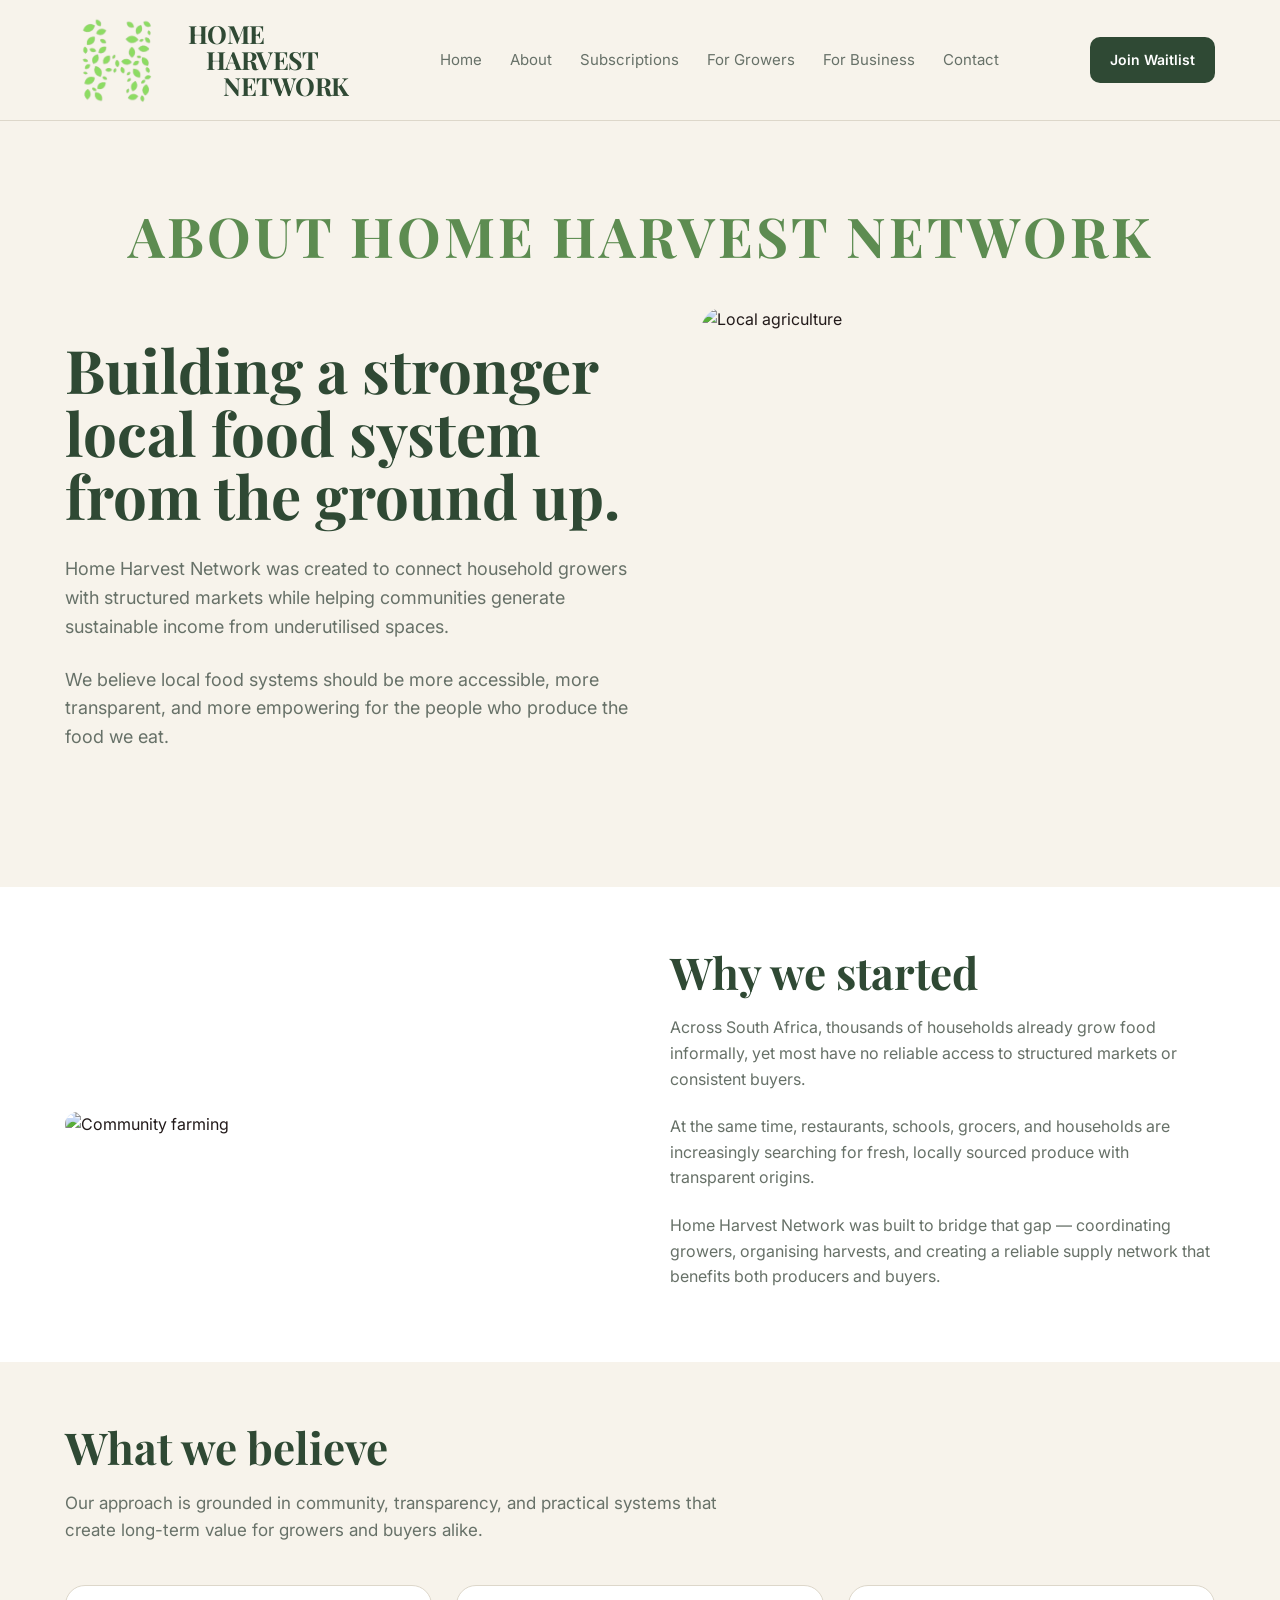
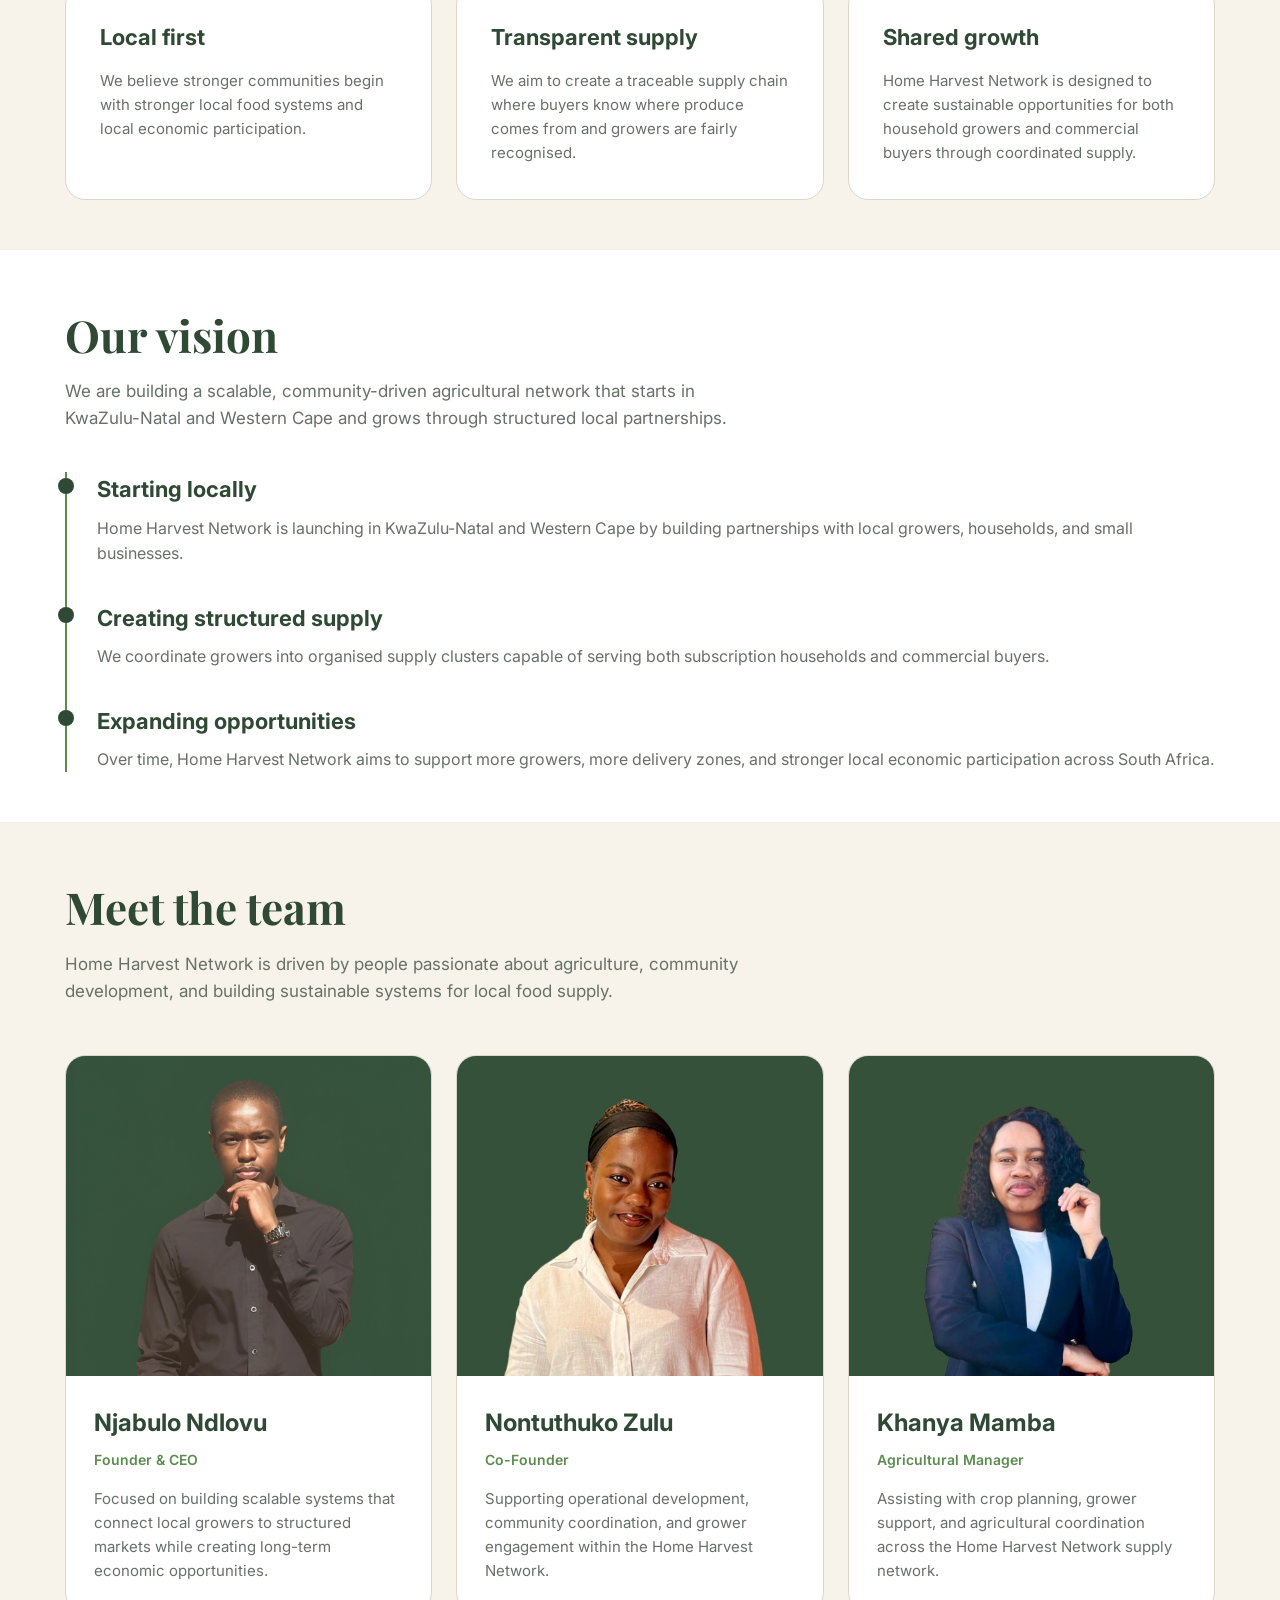
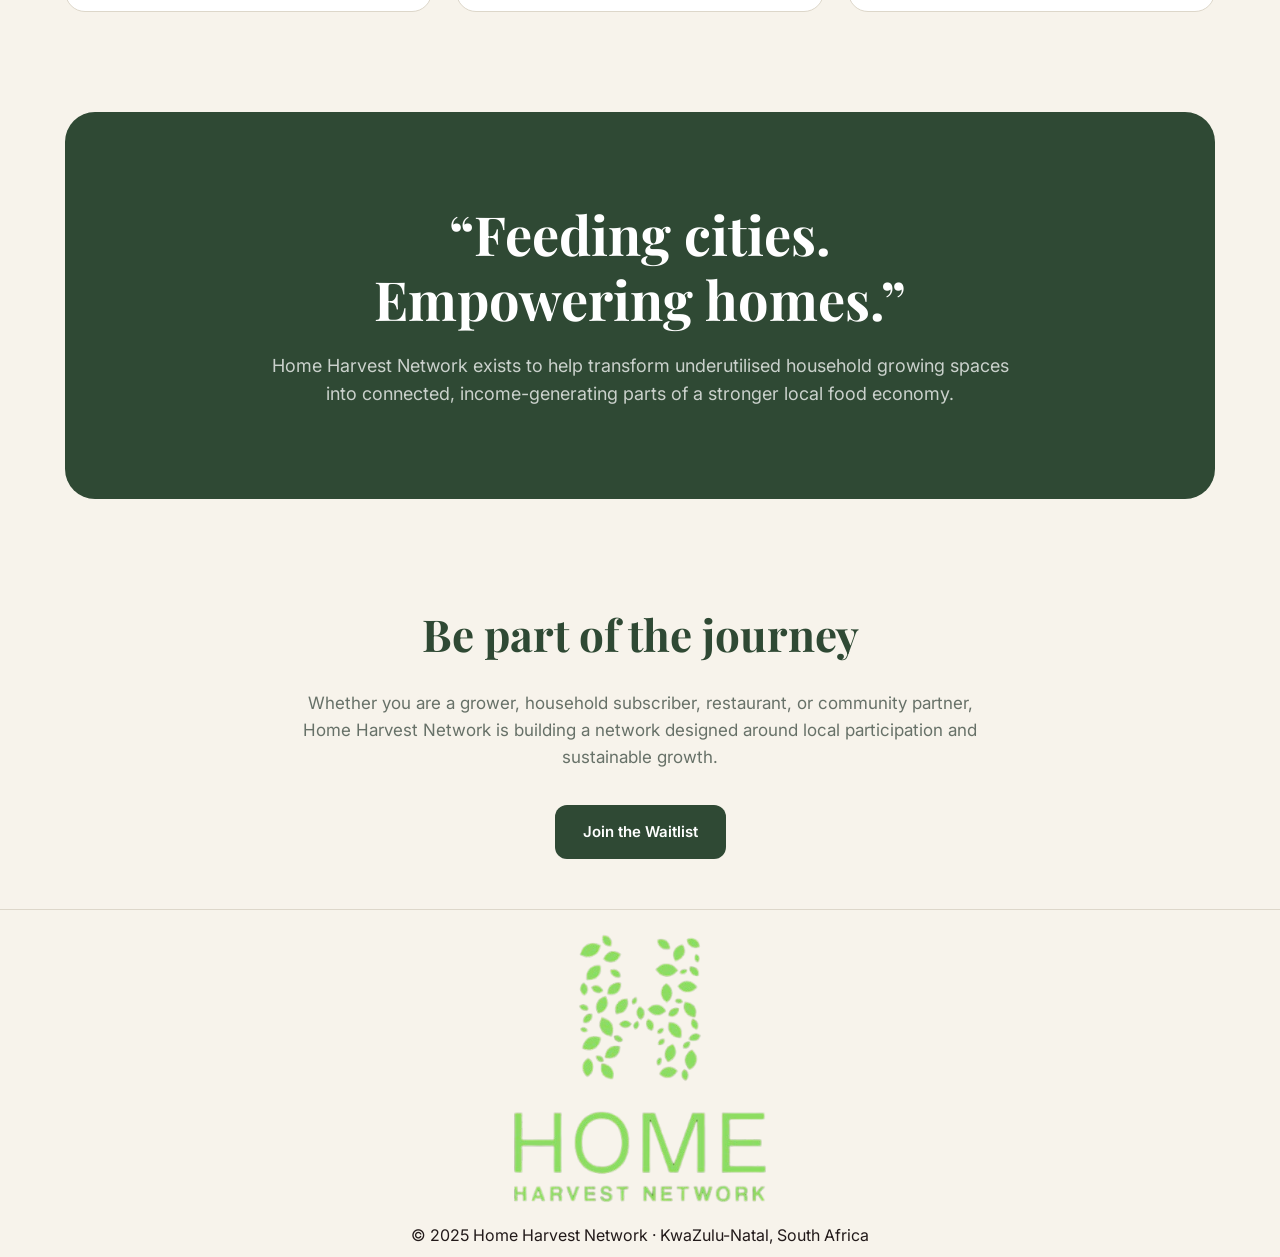
==== commit 3d3ac85e: "GTM addition" ====
--- a/about.html
+++ b/about.html
@@ -1,6 +1,7 @@
 <!DOCTYPE html>
 <html lang="en">
 <head>
+<!-- Google Tag Manager --><script>(function(w,d,s,l,i){w[l]=w[l]||[];w[l].push({"gtm.start":new Date().getTime(),event:"gtm.js"});var f=d.getElementsByTagName(s)[0],j=d.createElement(s),dl=l!="dataLayer"?"&l="+l:"";j.async=true;j.src="https://www.googletagmanager.com/gtm.js?id="+i+dl;f.parentNode.insertBefore(j,f);})(window,document,"script","dataLayer","GTM-5M2VQ3QX");</script><!-- End Google Tag Manager -->
   <meta charset="UTF-8" />
   <meta name="viewport" content="width=device-width, initial-scale=1.0"/>
   <title>About Us | Home Harvest Network</title>
@@ -193,22 +194,20 @@
       padding: 50px 0;
     }
 
-    .section-title{
-      font-family:'Playfair Display',serif;
-      font-size:44px;
-      margin-bottom:8px;
-      color:var(--green-dark);
-      text-align: center;
-      align-items: center;
-    }
-
-    .section-sub{
-      color:var(--muted);
-      max-width:95%;
-      margin-bottom:36px;
-      font-size:17px;
-      line-height:1.8;
-    }
+    .section-title {
+      font-family: 'Playfair Display', serif;
+      font-size: 44px;
+      margin-bottom: 8px;
+      color: var(--green-dark);
+    }
+
+    .section-sub {
+      color: var(--muted);
+      max-width: 700px;
+      margin-bottom: 36px;
+      font-size: 17px;
+    }
+
     /* STORY */
 
     .story-grid {
@@ -435,6 +434,7 @@
   <link rel="stylesheet" href="css/mobile-nav.css">
 </head>
 <body>
+<!-- Google Tag Manager (noscript) --><noscript><iframe src="https://www.googletagmanager.com/ns.html?id=GTM-5M2VQ3QX" height="0" width="0" style="display:none;visibility:hidden"></iframe></noscript><!-- End Google Tag Manager (noscript) -->
 
   <!-- NAV -->
 
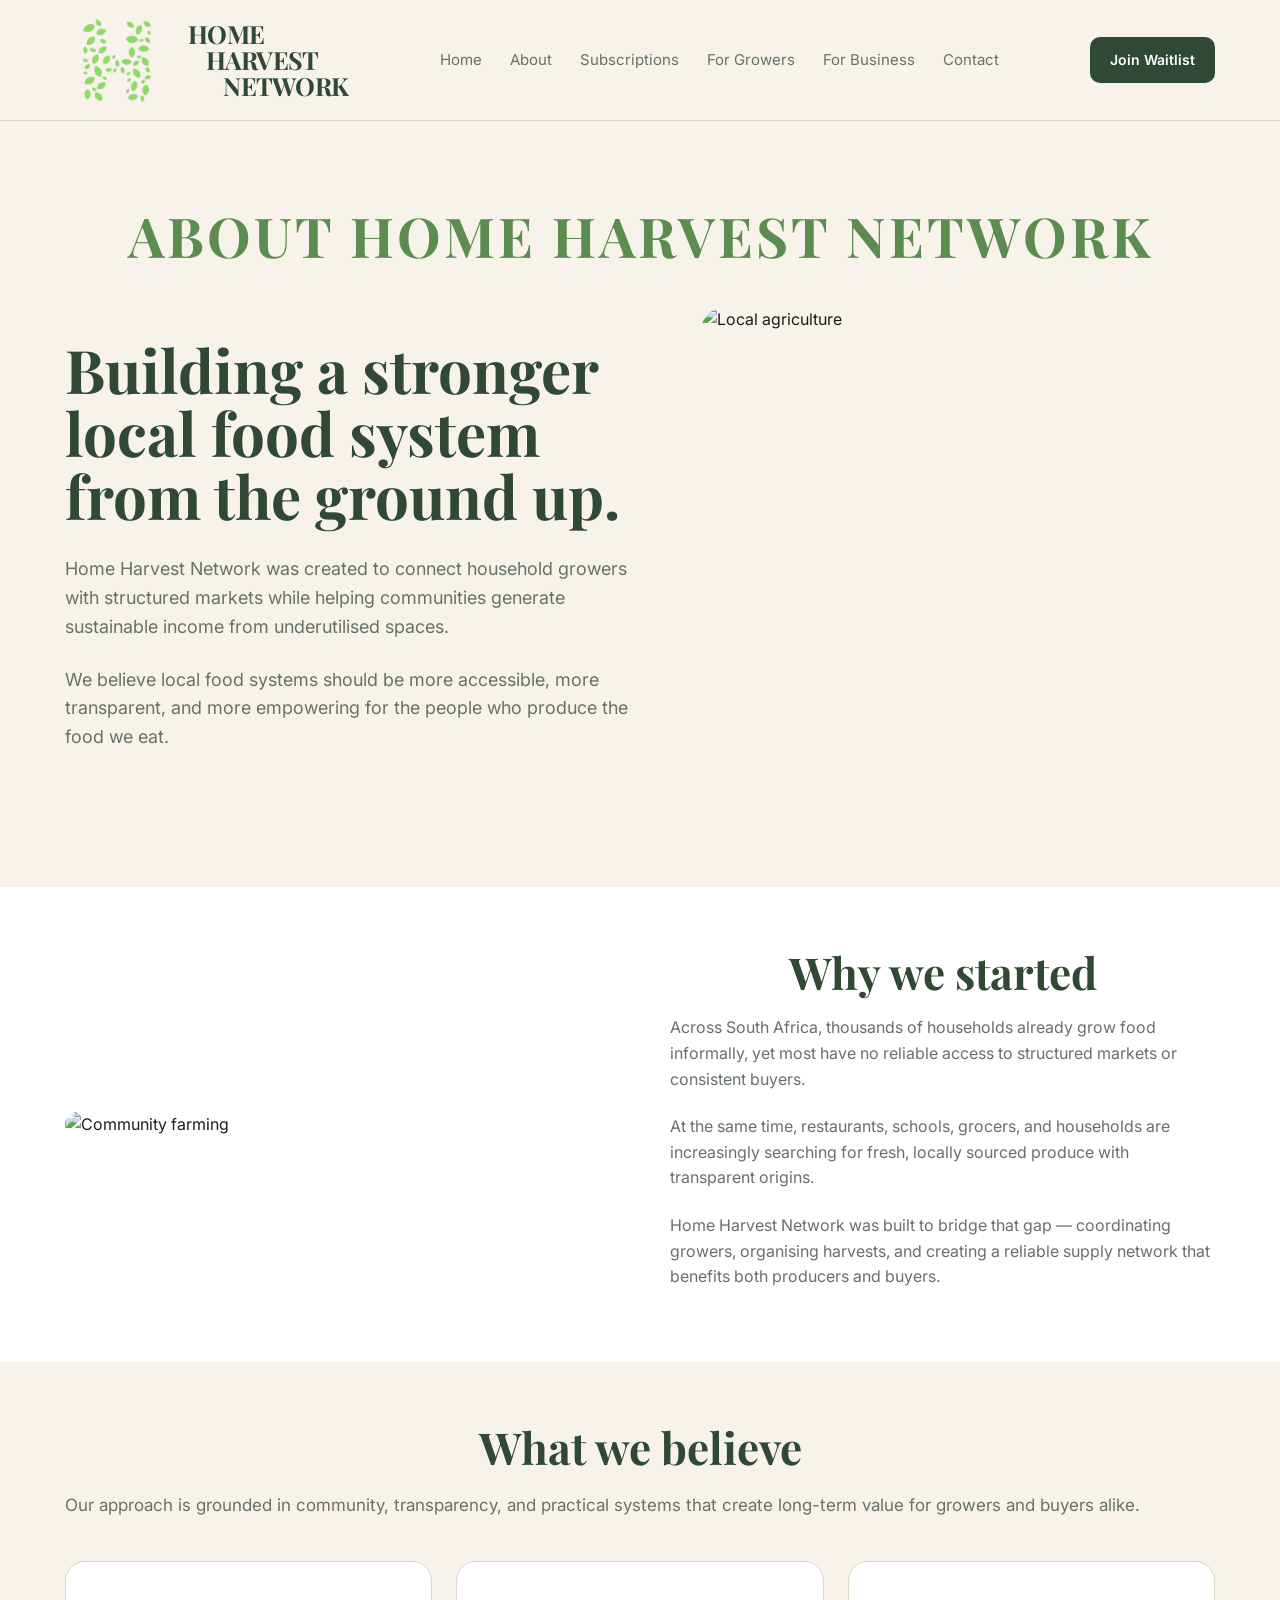
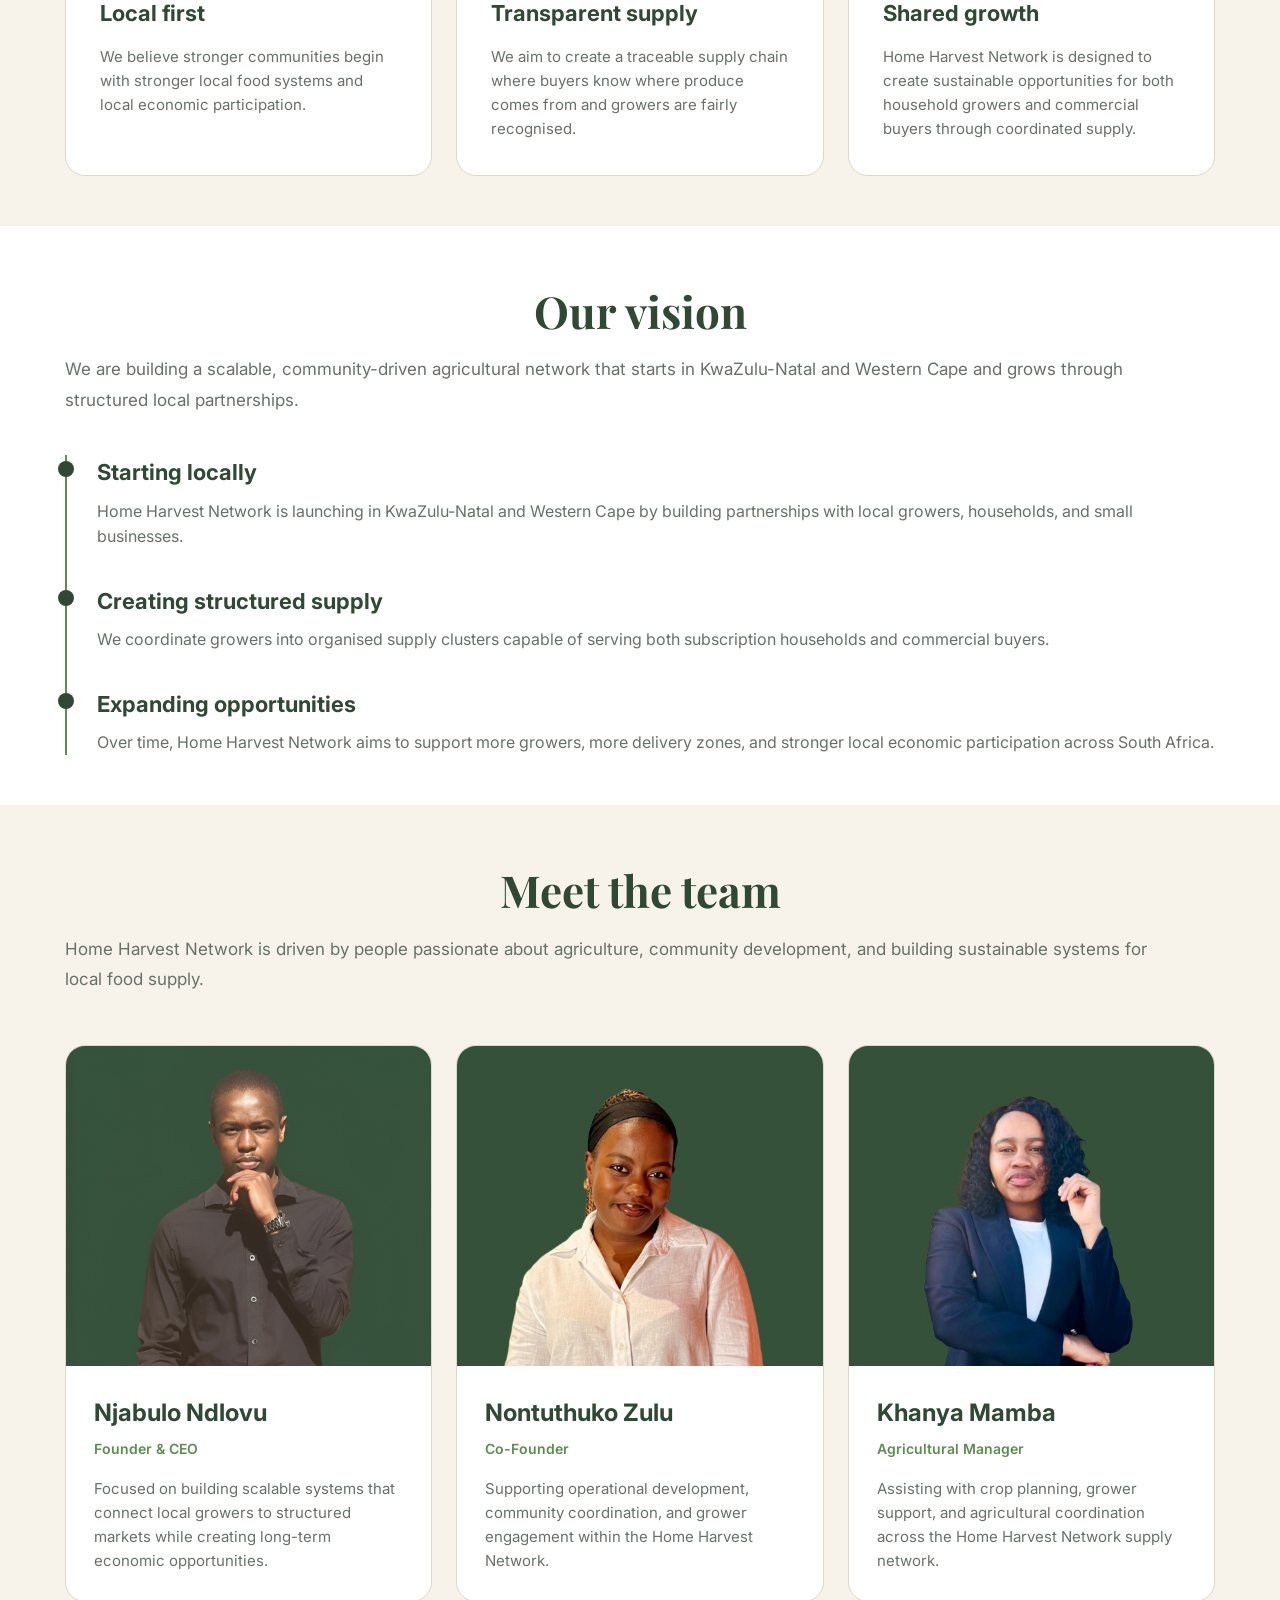
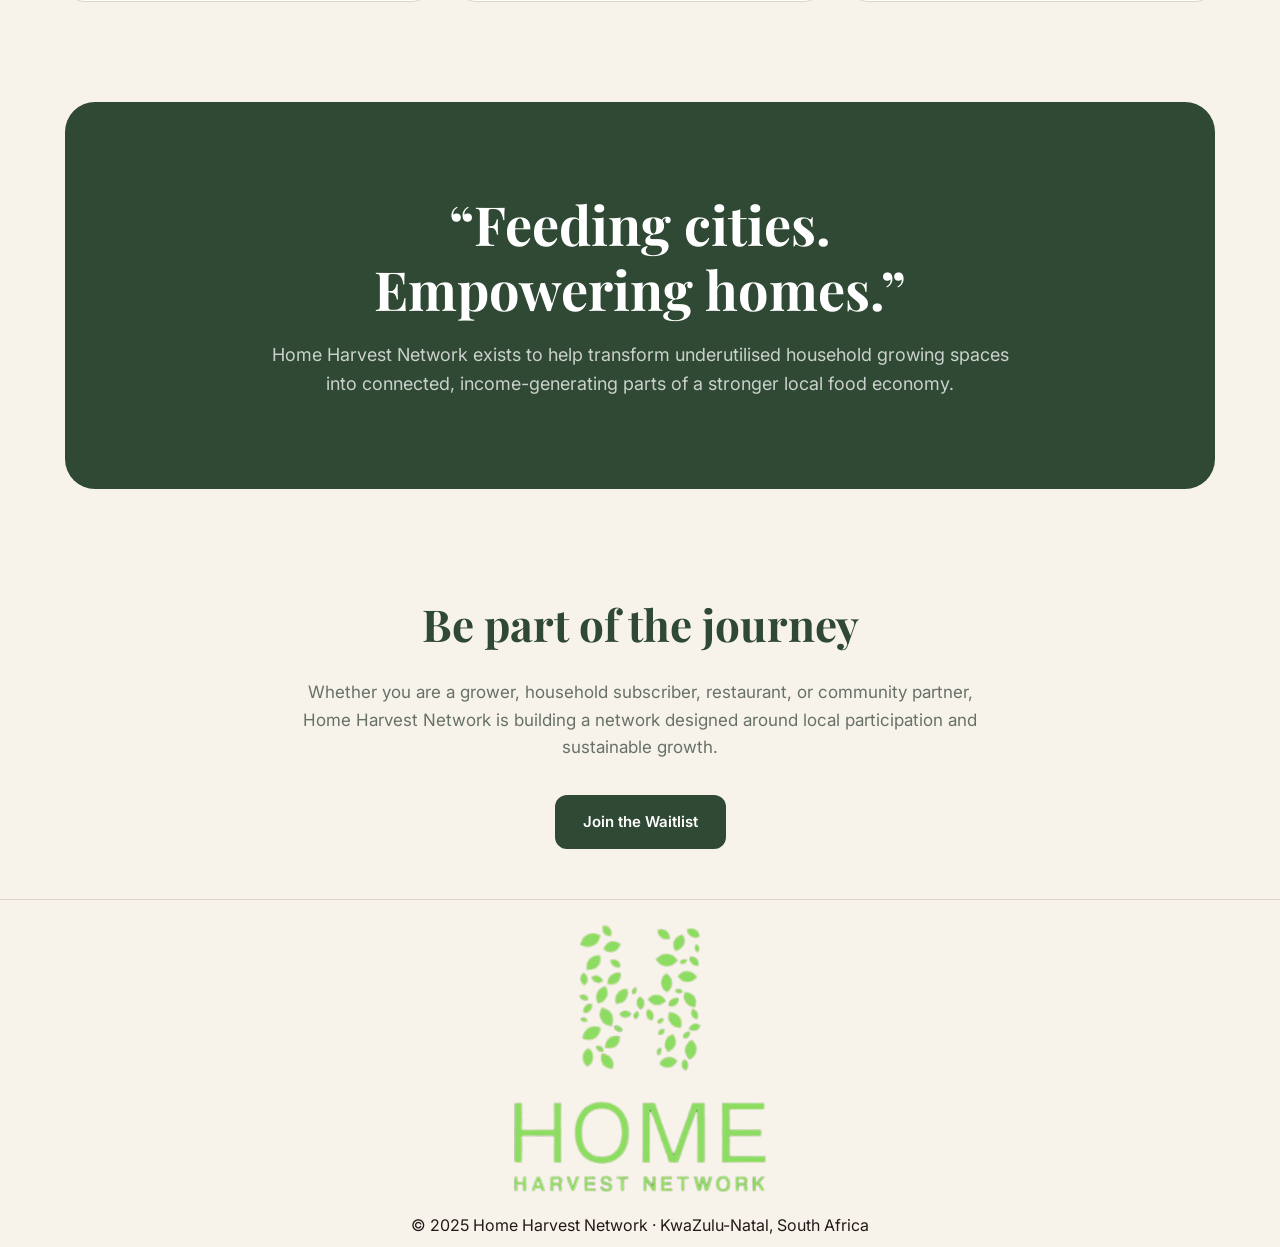
==== commit 75feee6d: "Merge branch 'start' into payfast-and-page-updates" ====
--- a/about.html
+++ b/about.html
@@ -194,20 +194,22 @@
       padding: 50px 0;
     }
 
-    .section-title {
-      font-family: 'Playfair Display', serif;
-      font-size: 44px;
-      margin-bottom: 8px;
-      color: var(--green-dark);
-    }
-
-    .section-sub {
-      color: var(--muted);
-      max-width: 700px;
-      margin-bottom: 36px;
-      font-size: 17px;
-    }
-
+    .section-title{
+      font-family:'Playfair Display',serif;
+      font-size:44px;
+      margin-bottom:8px;
+      color:var(--green-dark);
+      text-align: center;
+      align-items: center;
+    }
+
+    .section-sub{
+      color:var(--muted);
+      max-width:95%;
+      margin-bottom:36px;
+      font-size:17px;
+      line-height:1.8;
+    }
     /* STORY */
 
     .story-grid {
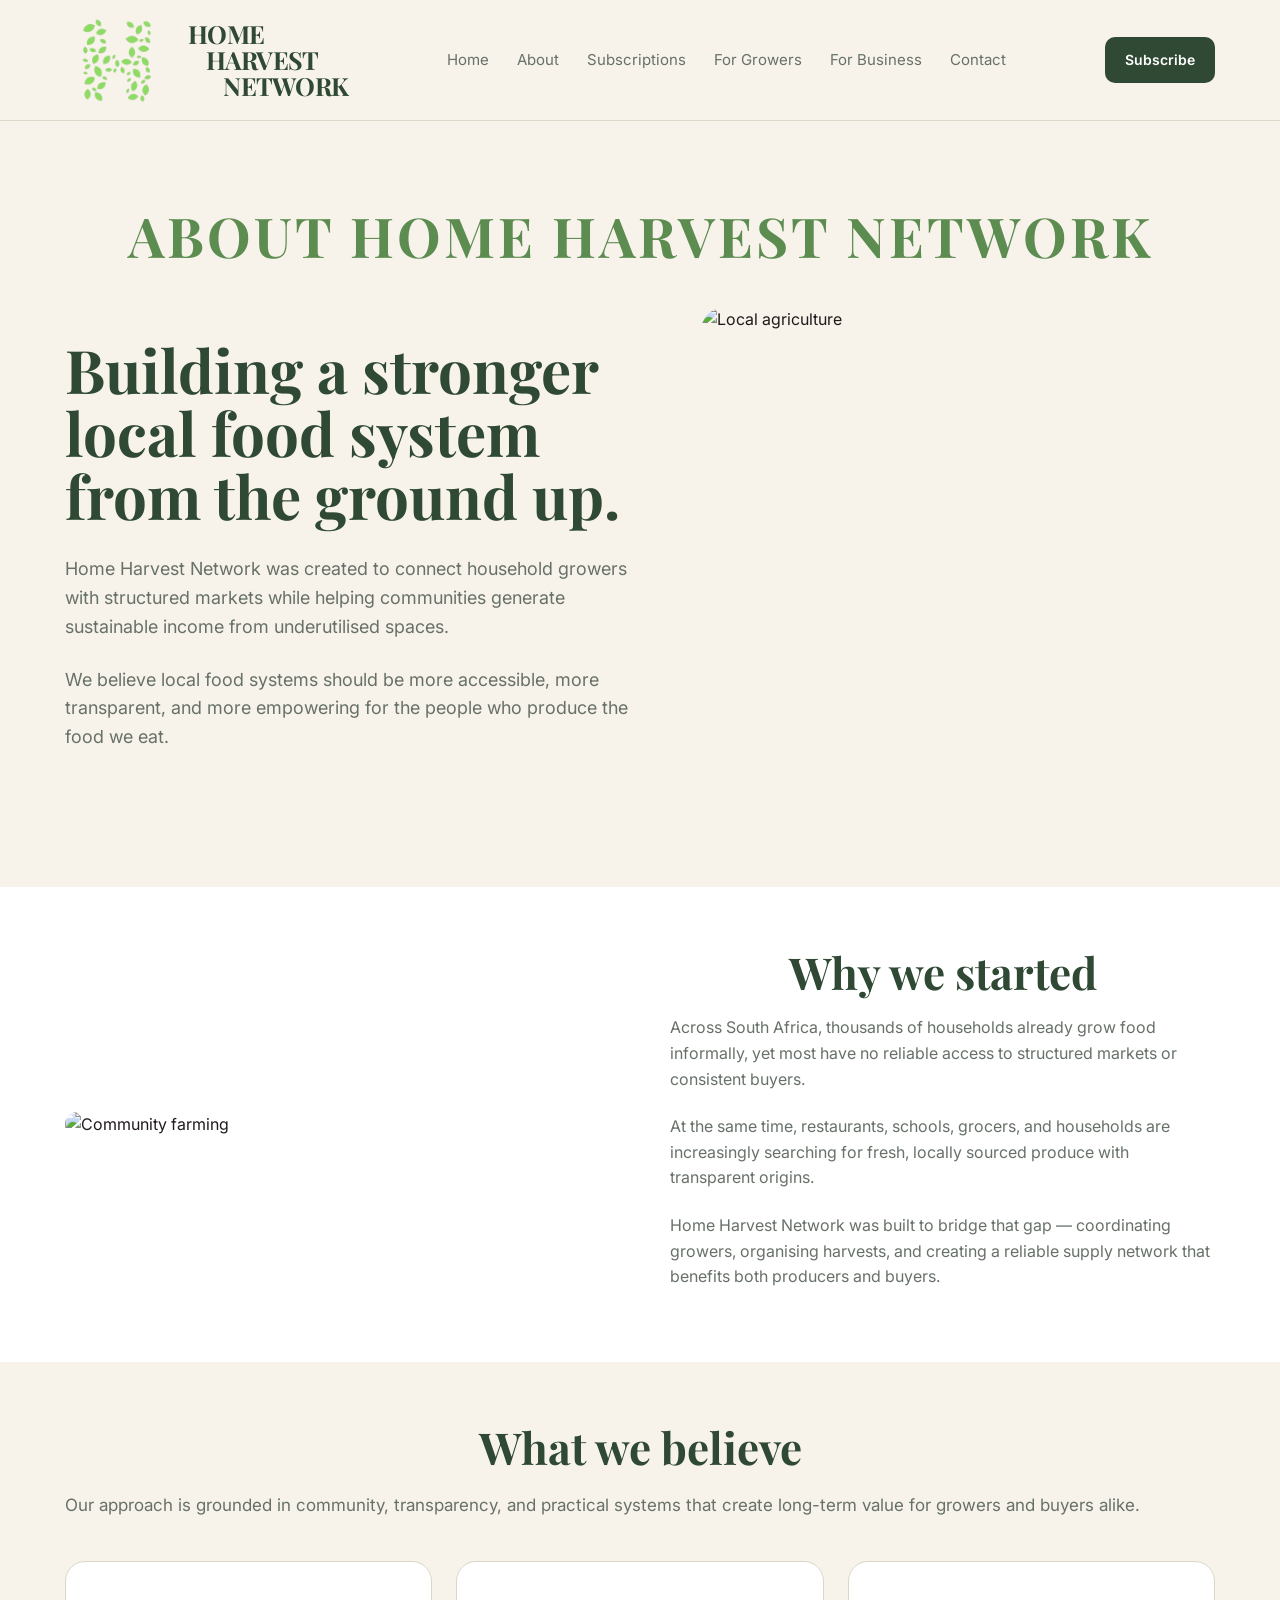
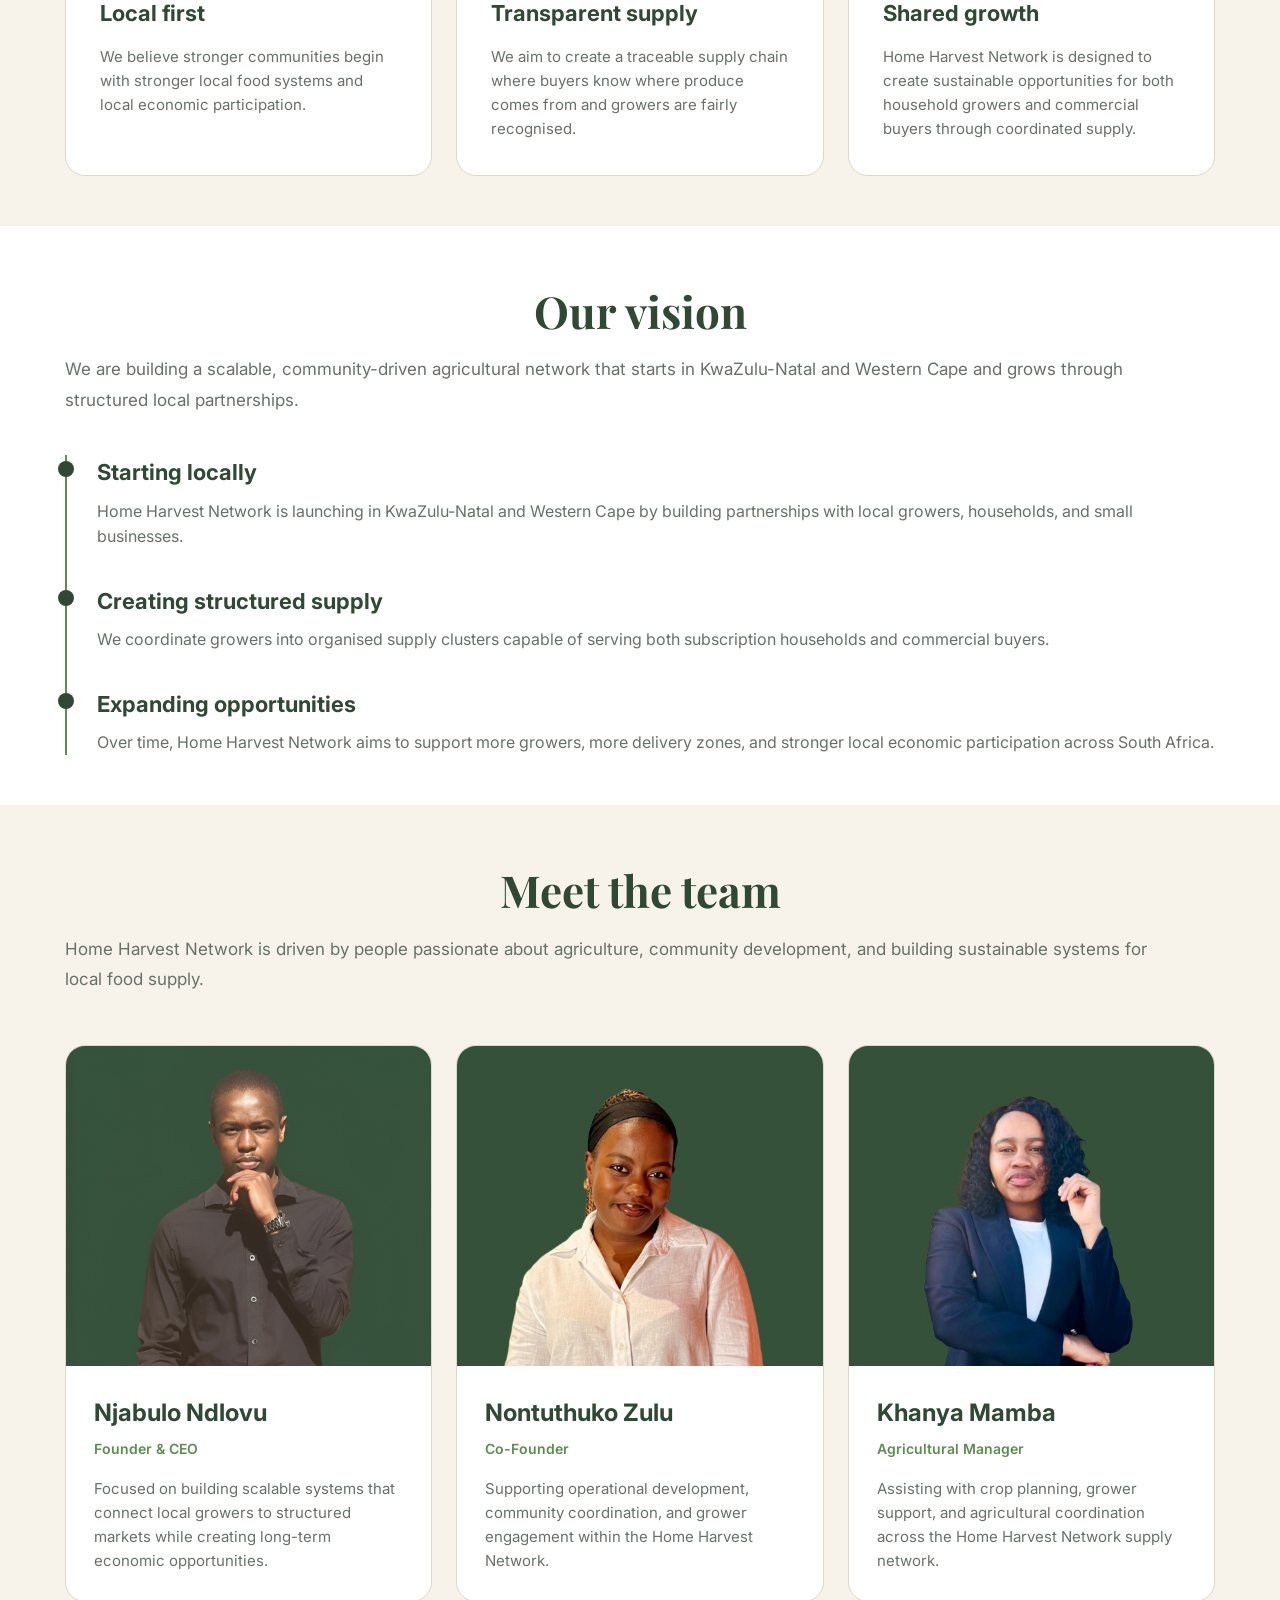
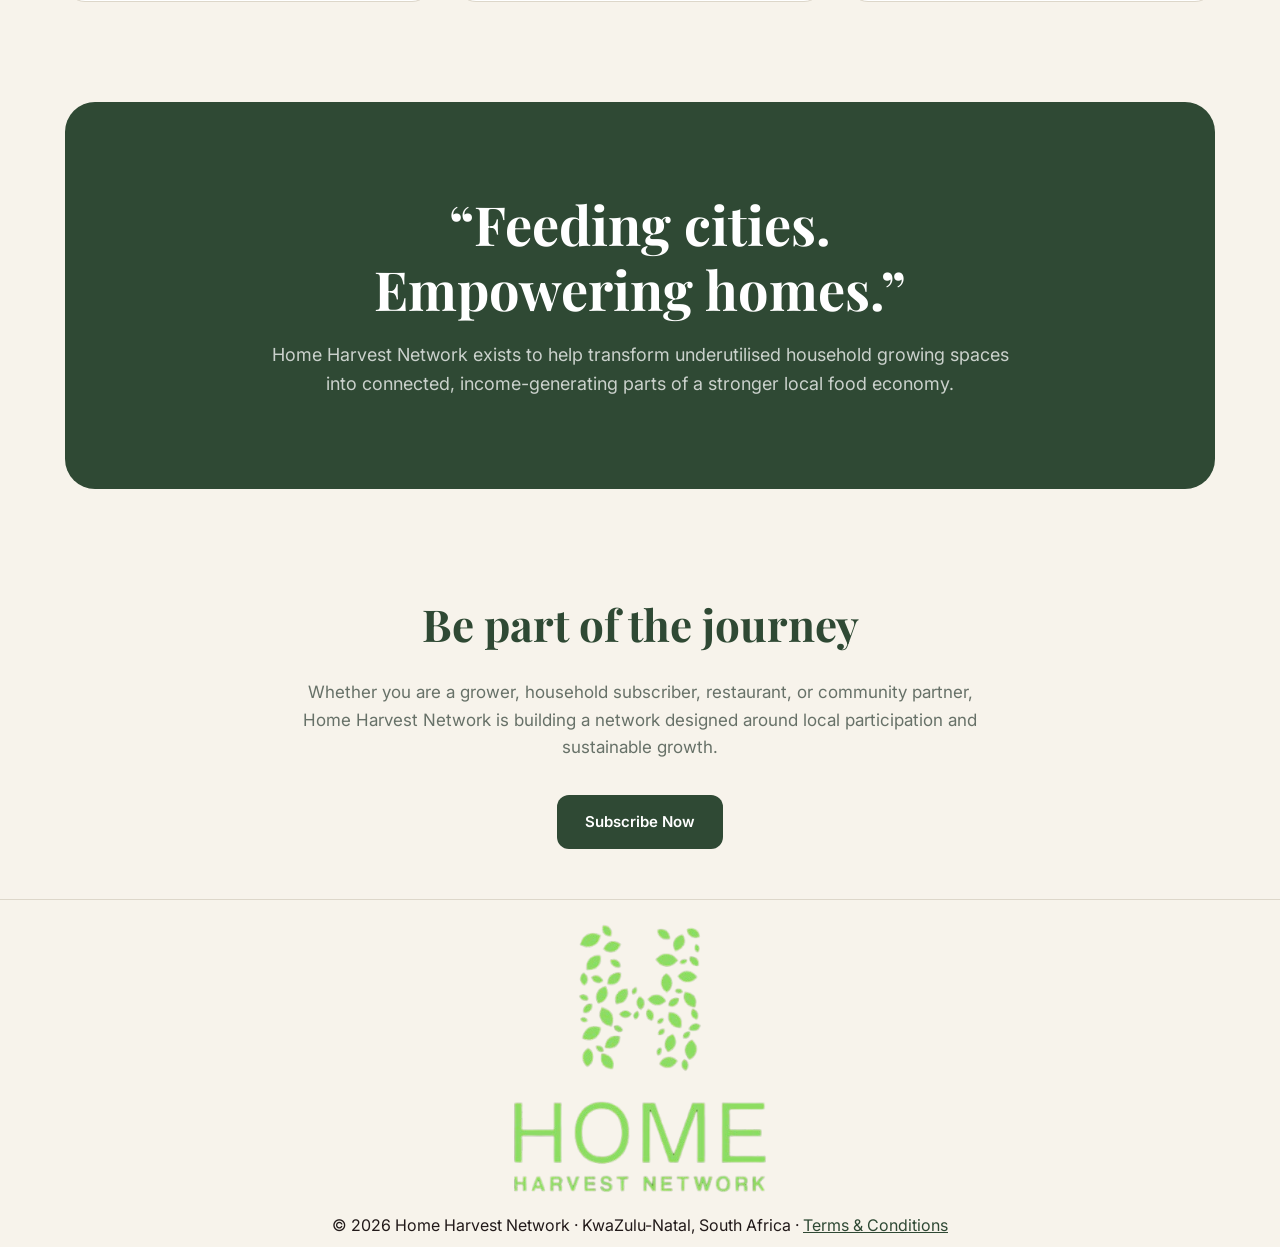
==== commit a9119dc2: "Merge branch 'start' into payfast-and-page-updates" ====
--- a/about.html
+++ b/about.html
@@ -464,7 +464,7 @@
         <a href="contact.html">Contact</a>
       </div>
 
-      <a href="index.html#waitlist" class="nav-btn">Join Waitlist</a>
+      <a href="subscriptions.html#subscribe" class="nav-btn">Subscribe</a>
 
     </div>
   </nav>
@@ -505,6 +505,8 @@
 
     </div>
 
+    </div>
+
   </section>
 
   <!-- STORY -->
@@ -752,8 +754,8 @@
         Whether you are a grower, household subscriber, restaurant, or community partner, Home Harvest Network is building a network designed around local participation and sustainable growth.
       </p>
 
-      <a href="index.html#waitlist" class="btn">
-        Join the Waitlist
+      <a href="subscriptions.html#subscribe" class="btn">
+        Subscribe Now
       </a>
 
     </div>
@@ -769,7 +771,8 @@
         </div>
   
         <div class="footer-right">
-          © 2025 Home Harvest Network · KwaZulu-Natal, South Africa
+          © 2026 Home Harvest Network · KwaZulu-Natal, South Africa · <a href="terms.html" style="color:var(--green-dark);text-decoration:underline;">Terms & Conditions</a>
+        </div>
       </div>
   </footer>
 
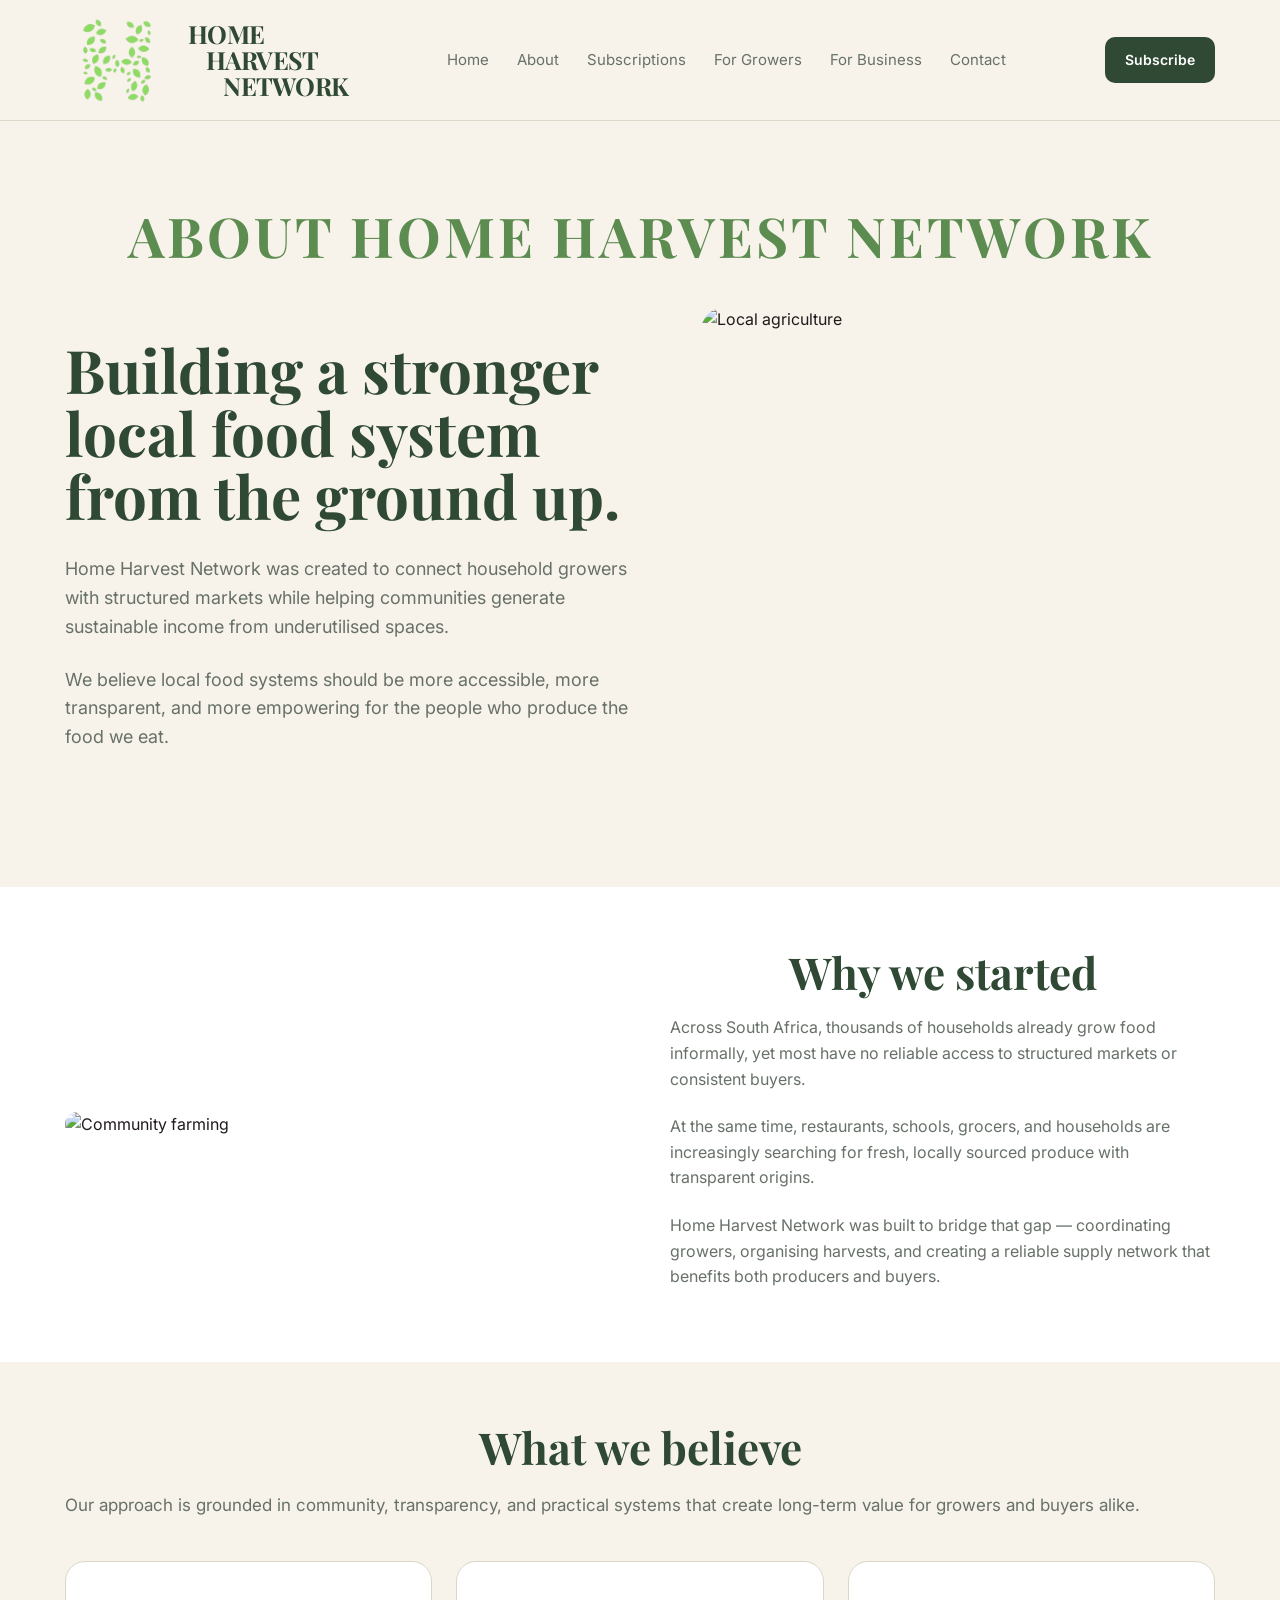
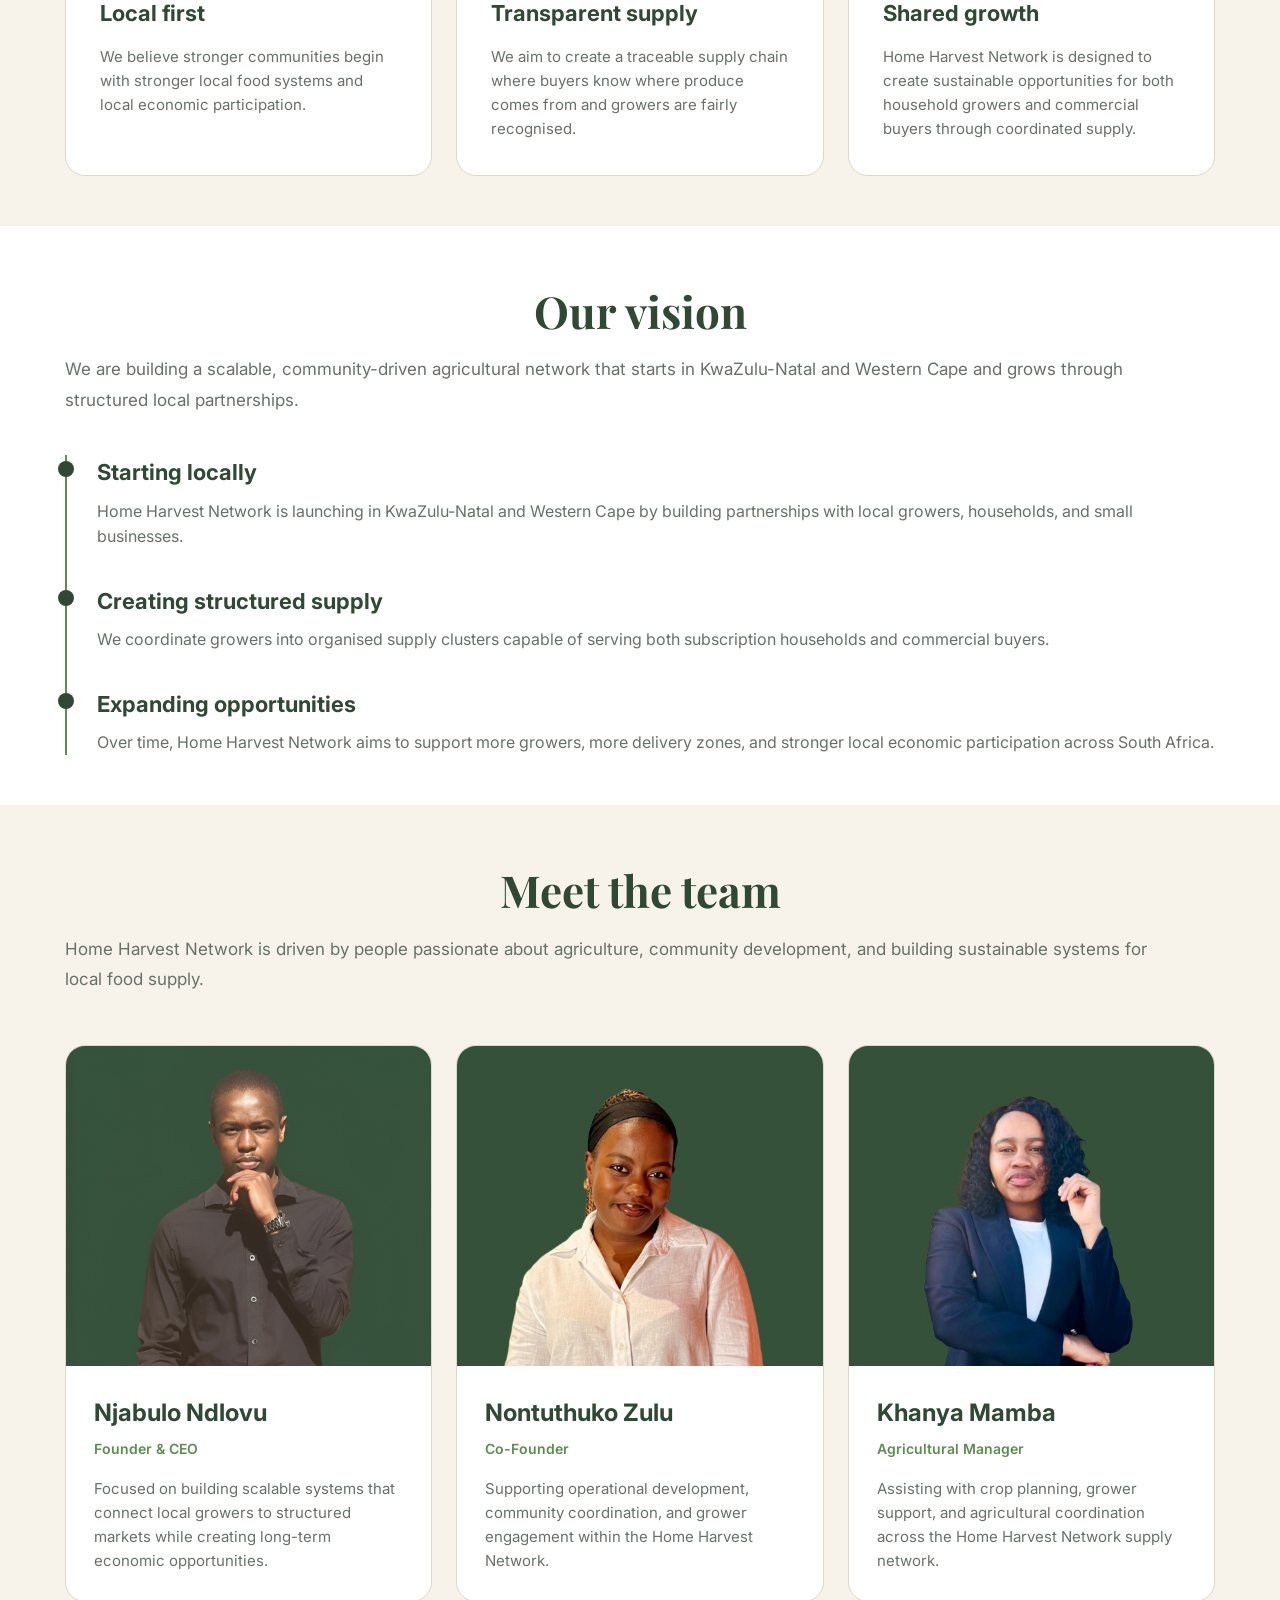
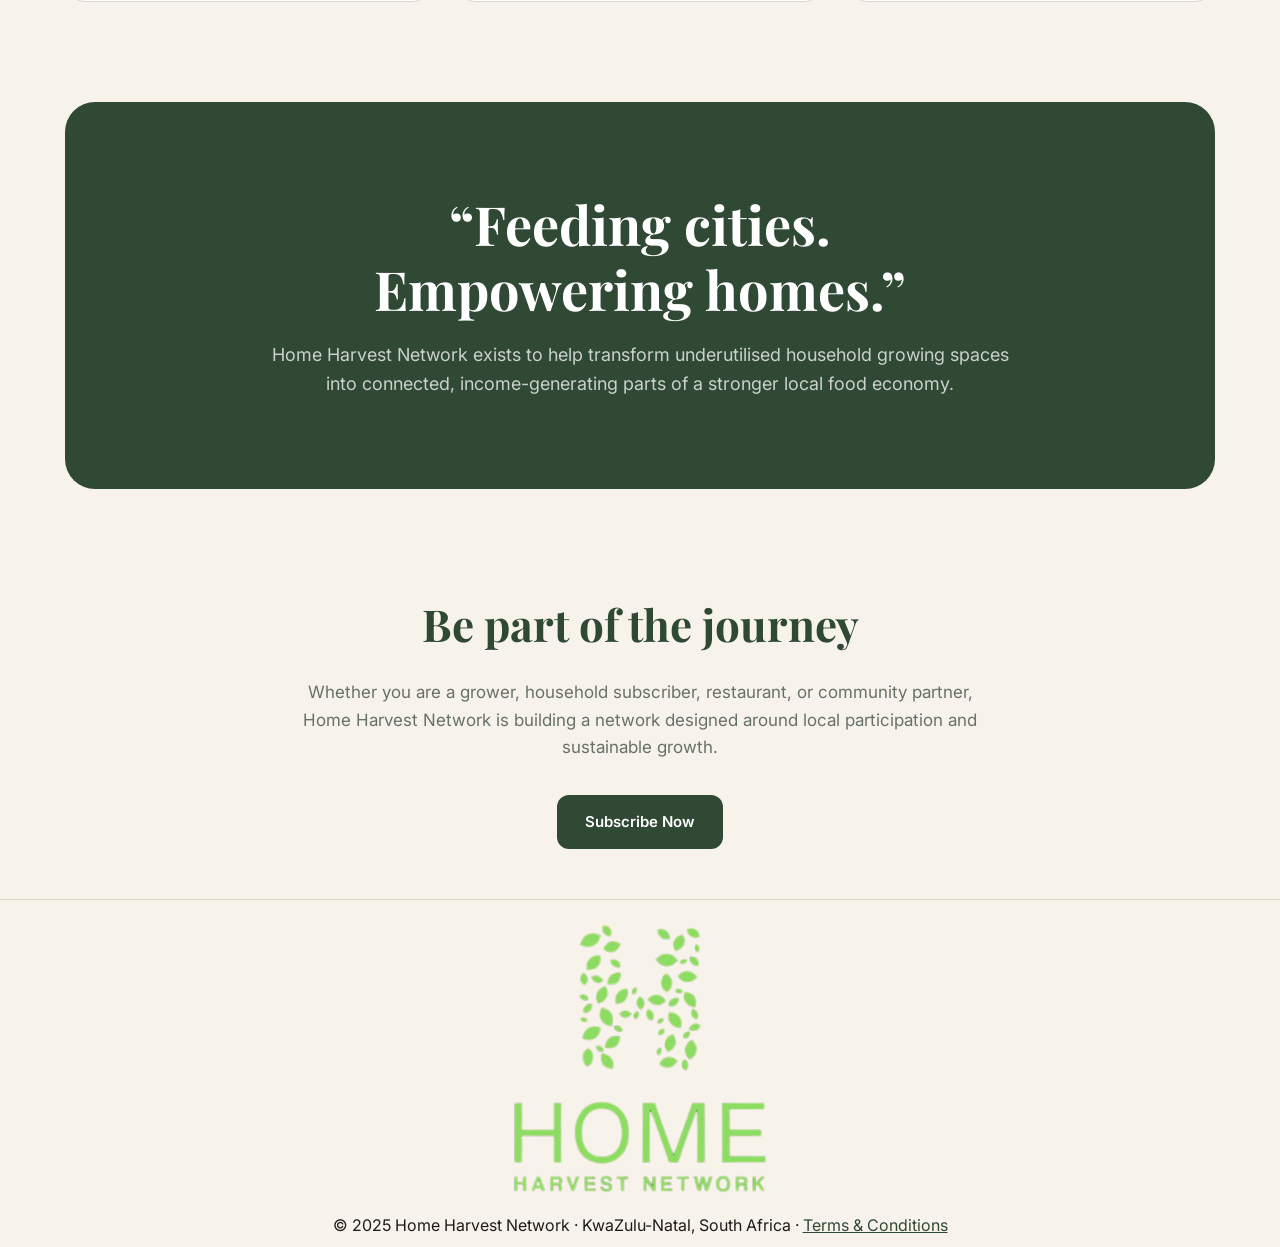
==== commit bfa72a00: "Merge branch 'start' into payfast-and-page-updates" ====
--- a/about.html
+++ b/about.html
@@ -771,7 +771,7 @@
         </div>
   
         <div class="footer-right">
-          © 2026 Home Harvest Network · KwaZulu-Natal, South Africa · <a href="terms.html" style="color:var(--green-dark);text-decoration:underline;">Terms & Conditions</a>
+          © 2025 Home Harvest Network · KwaZulu-Natal, South Africa · <a href="terms.html" style="color:var(--green-dark);text-decoration:underline;">Terms & Conditions</a>
         </div>
       </div>
   </footer>
